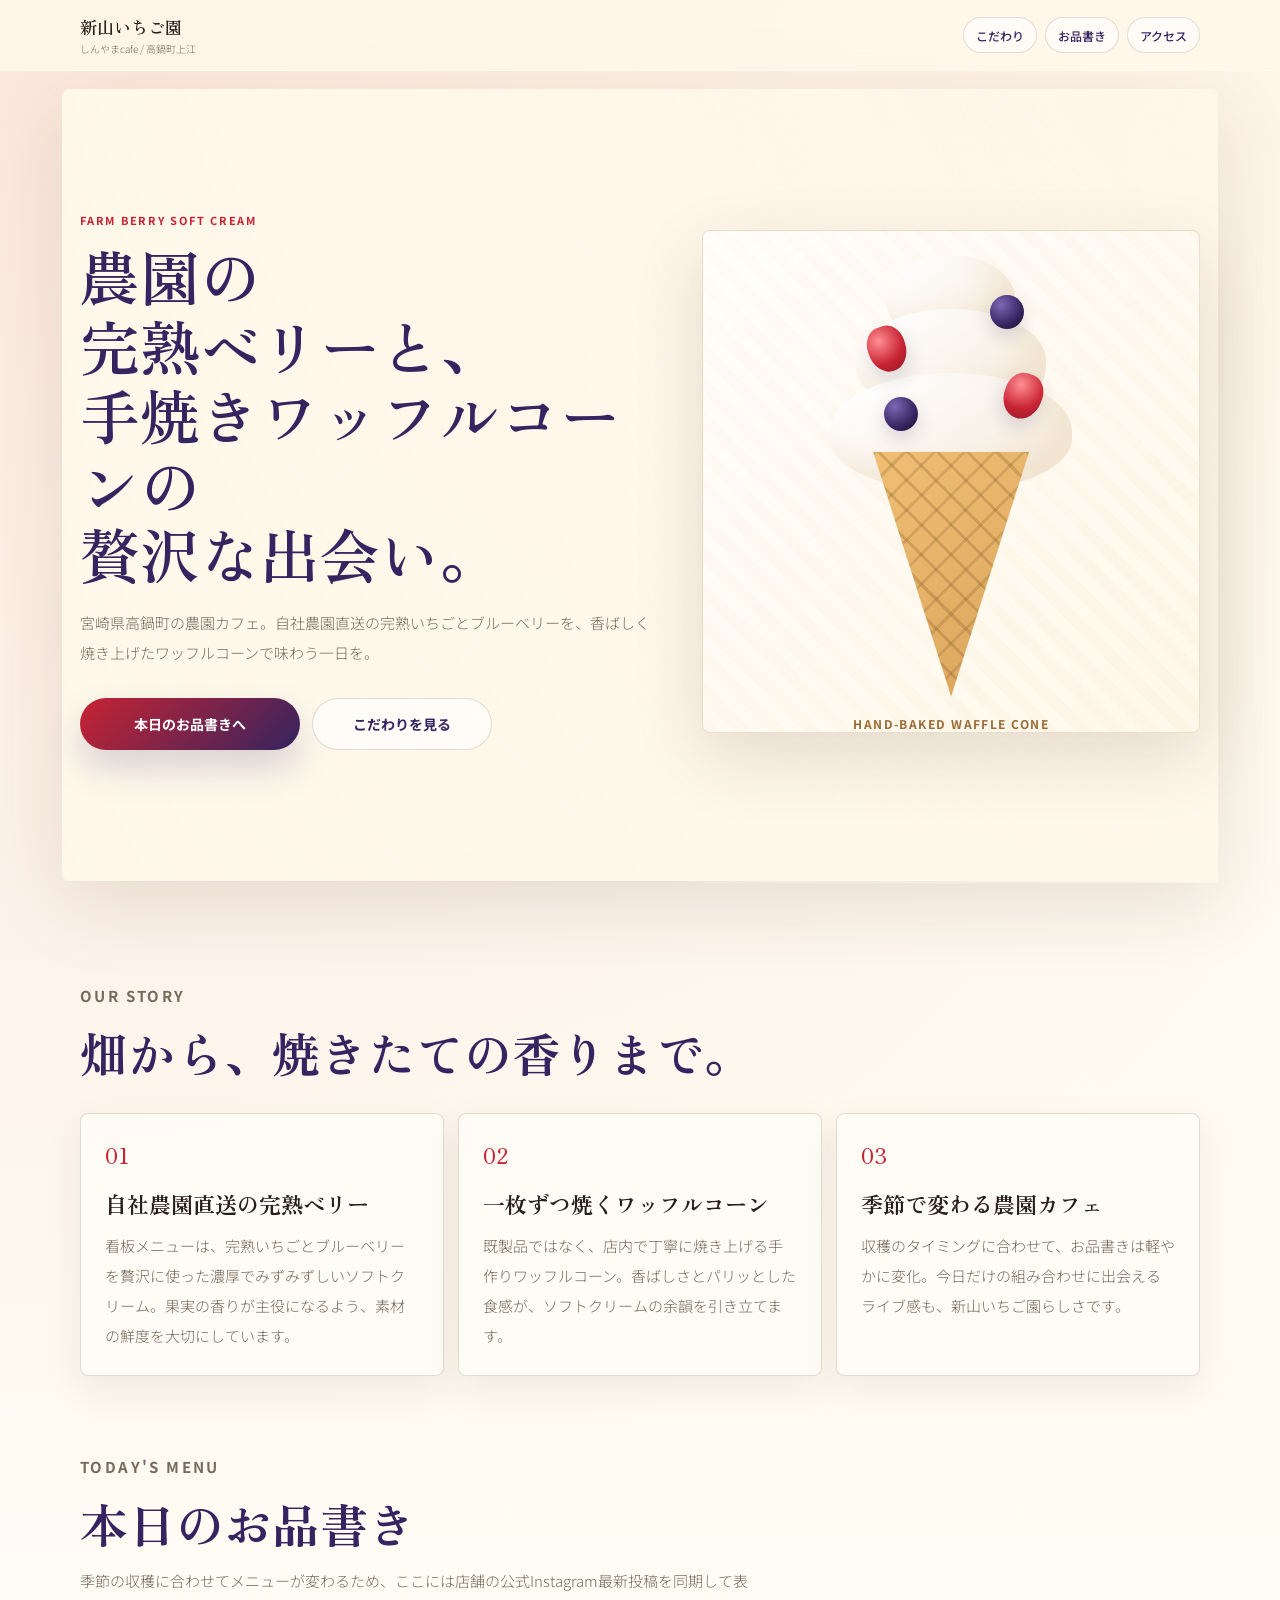
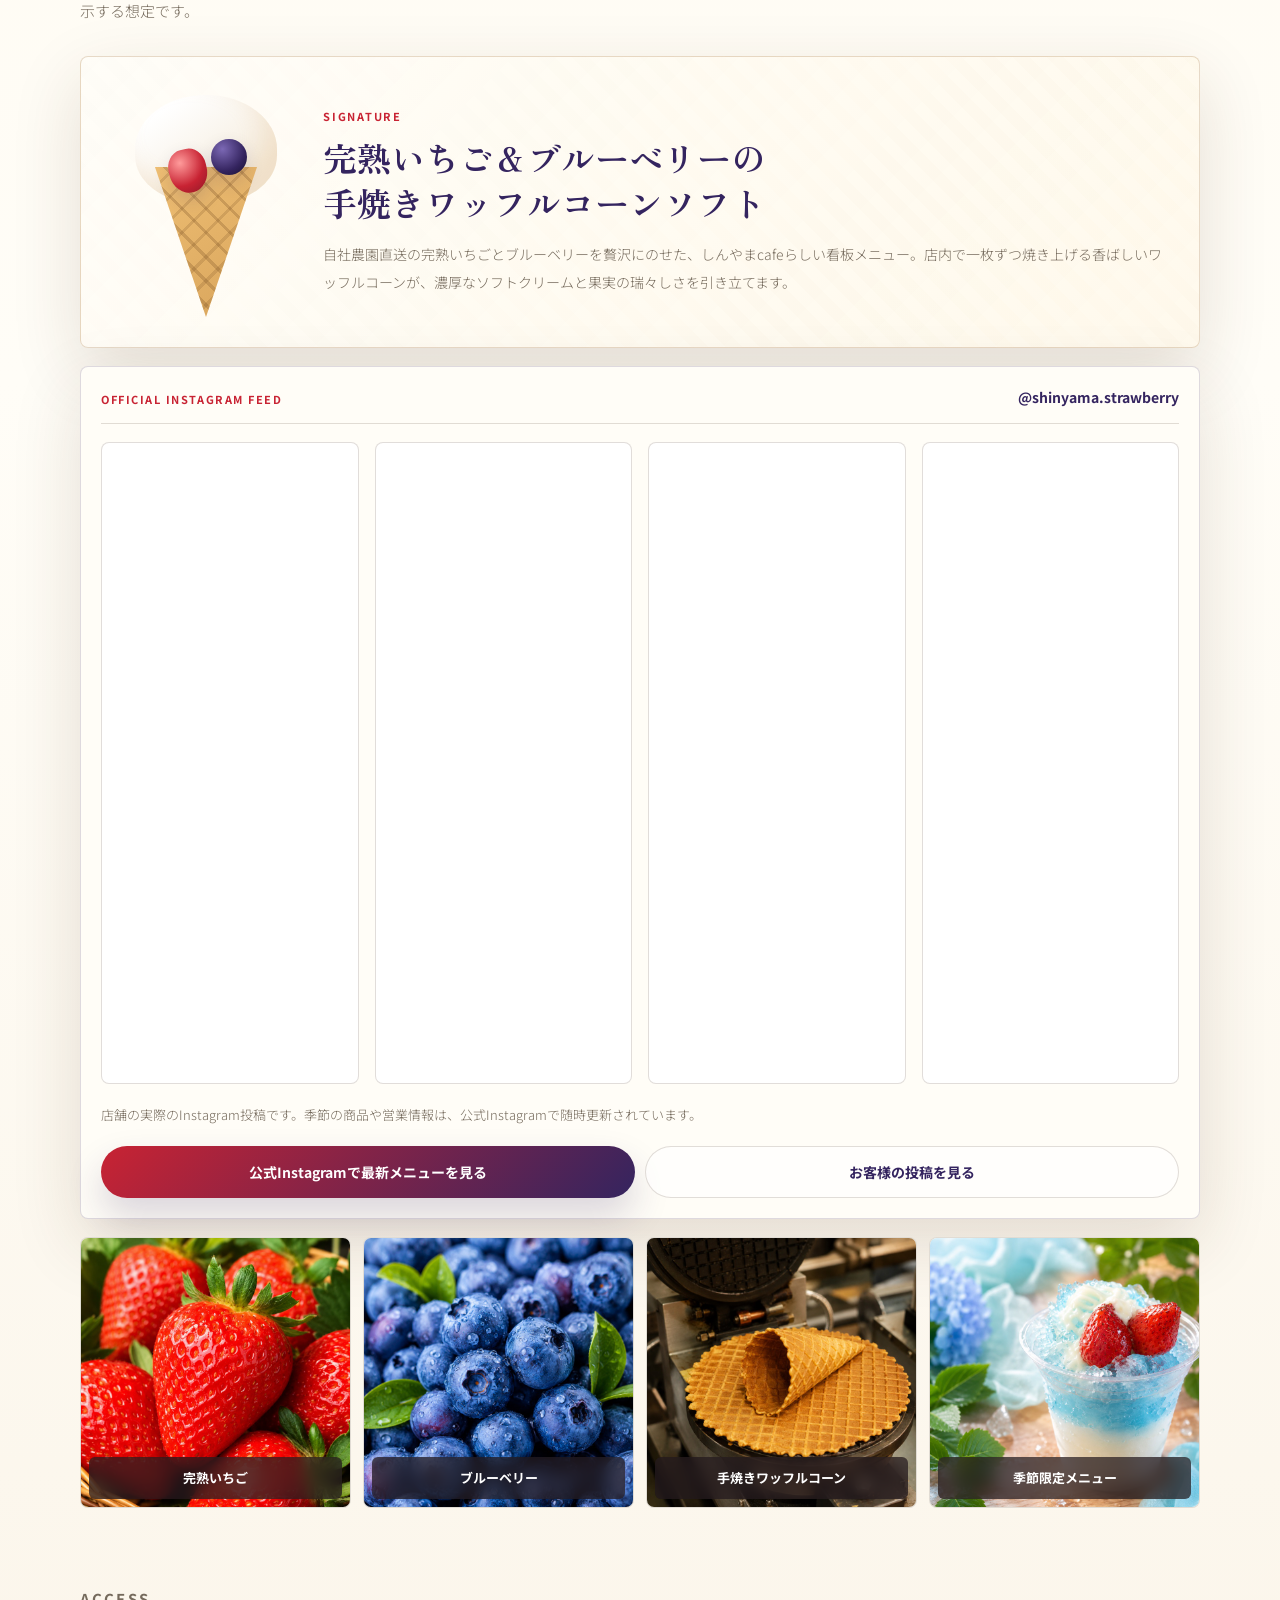
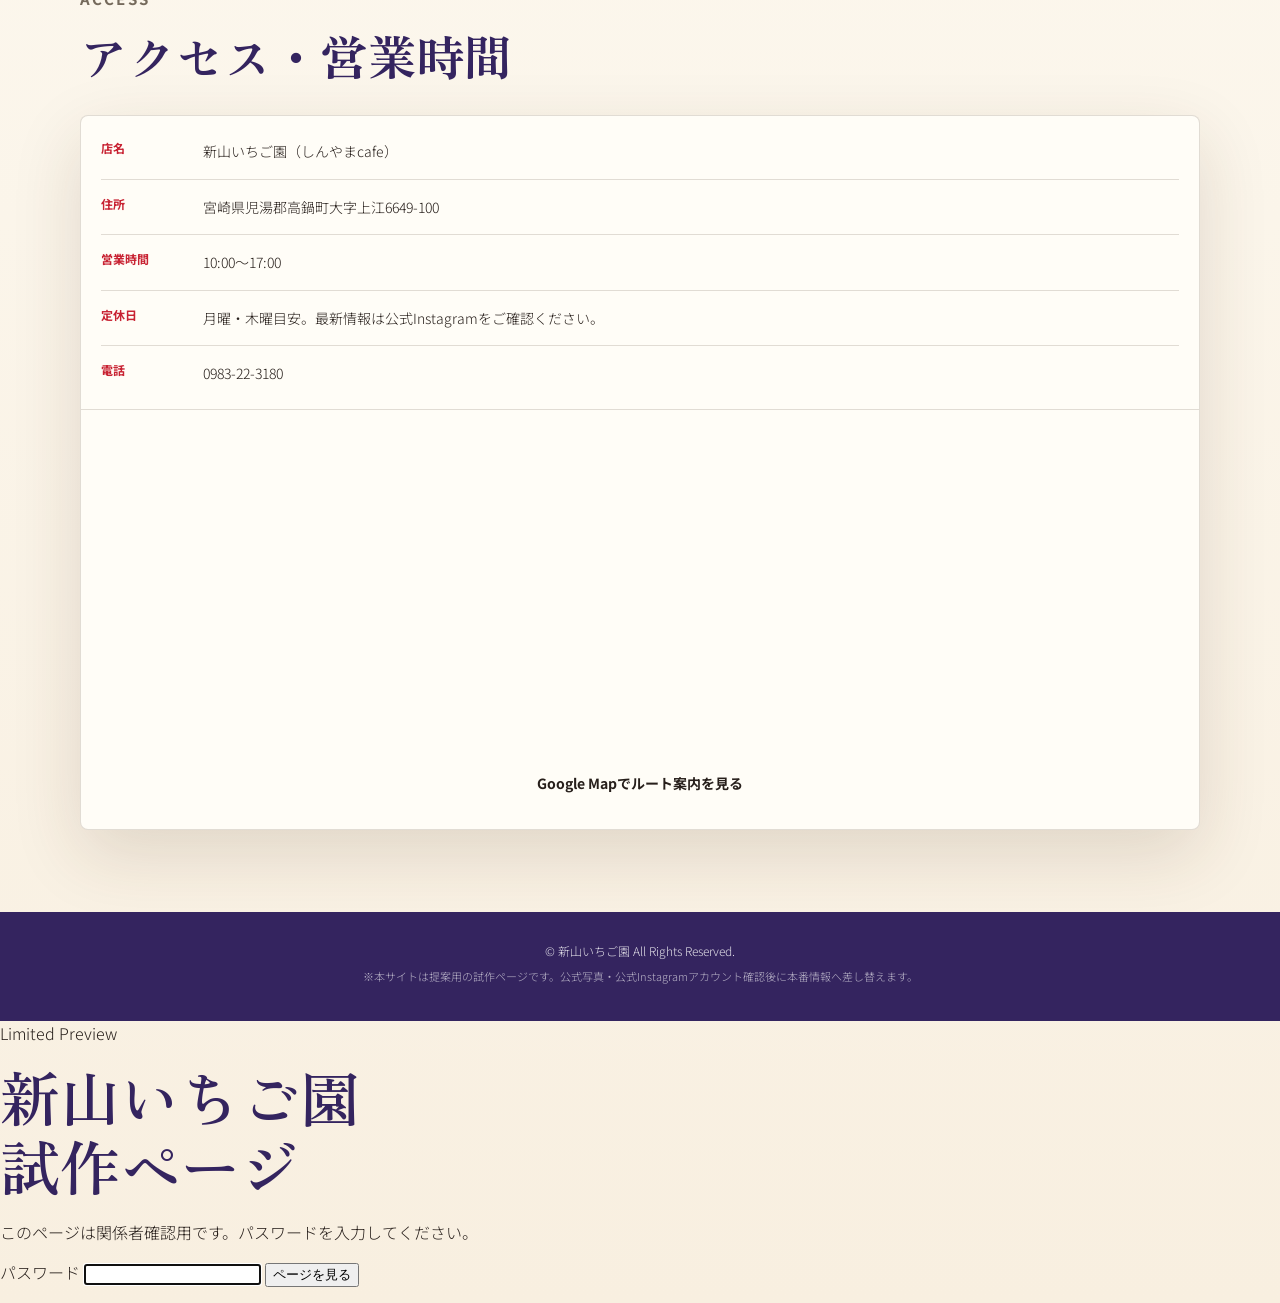
==== version2.html @ 4df069bc "Add menu feature image cards" ====
<!doctype html>
<html lang="ja" class="auth-pending">
  <head>
    <meta charset="UTF-8" />
    <meta name="viewport" content="width=device-width, initial-scale=1.0" />
    <meta
      name="description"
      content="宮崎県高鍋町の農園カフェ、新山いちご園（しんやまcafe）の提案用ランディングページ。完熟ベリー、手焼きワッフルコーン、季節で変わるお品書きを伝える構成案。"
    />
    <title>新山いちご園 | 農園ベリーと手焼きワッフルコーン</title>
    <link rel="preconnect" href="https://fonts.googleapis.com" />
    <link rel="preconnect" href="https://fonts.gstatic.com" crossorigin />
    <link
      href="https://fonts.googleapis.com/css2?family=Noto+Sans+JP:wght@300;400;500;700&family=Zen+Old+Mincho:wght@500;600&display=swap"
      rel="stylesheet"
    />
    <!-- Google tag (gtag.js) -->
    <script async src="https://www.googletagmanager.com/gtag/js?id=G-X60W0FZ02B"></script>
    <script>
      window.dataLayer = window.dataLayer || [];
      function gtag(){dataLayer.push(arguments);}
      gtag('js', new Date());

      gtag('config', 'G-X60W0FZ02B');
    </script>
    <link rel="stylesheet" href="./auth.css" />
    <script src="./auth.js" defer></script>
    <link rel="stylesheet" href="./version2.css" />
  </head>
  <body>
    <header class="site-header">
      <a class="logo" href="#top" aria-label="新山いちご園 トップへ">
        <span>新山いちご園</span>
        <small>しんやまcafe / 高鍋町上江</small>
      </a>
      <nav class="nav" aria-label="ページ内ナビゲーション">
        <a href="#story">こだわり</a>
        <a href="#menu">お品書き</a>
        <a href="#access">アクセス</a>
      </nav>
    </header>

    <main id="top">
      <section class="hero photo-hero">
        <div class="hero-text">
          <p class="eyebrow">Farm Berry Soft Cream</p>
          <h1>農園の<br />完熟ベリーと、<br />手焼きワッフルコーンの<br />贅沢な出会い。</h1>
          <p>
            宮崎県高鍋町の農園カフェ。自社農園直送の完熟いちごとブルーベリーを、香ばしく焼き上げたワッフルコーンで味わう一日を。
          </p>
          <div class="hero-actions">
            <a class="button primary" href="#menu">本日のお品書きへ</a>
            <a class="button ghost" href="#story">こだわりを見る</a>
          </div>
        </div>

        <div class="product-visual" aria-label="手焼きワッフルコーンとベリーのソフトクリームを表現した提案用ビジュアル">
          <div class="softcream">
            <span class="cream cream-1"></span>
            <span class="cream cream-2"></span>
            <span class="cream cream-3"></span>
            <span class="berry strawberry one"></span>
            <span class="berry strawberry two"></span>
            <span class="berry blueberry one"></span>
            <span class="berry blueberry two"></span>
          </div>
          <div class="cone"></div>
          <p>Hand-baked waffle cone</p>
        </div>
      </section>

      <section class="section story" id="story">
        <div class="section-title">
          <p class="eyebrow">Our Story</p>
          <h2>畑から、焼きたての香りまで。</h2>
        </div>
        <div class="story-grid">
          <article>
            <span>01</span>
            <h3>自社農園直送の完熟ベリー</h3>
            <p>
              看板メニューは、完熟いちごとブルーベリーを贅沢に使った濃厚でみずみずしいソフトクリーム。果実の香りが主役になるよう、素材の鮮度を大切にしています。
            </p>
          </article>
          <article>
            <span>02</span>
            <h3>一枚ずつ焼くワッフルコーン</h3>
            <p>
              既製品ではなく、店内で丁寧に焼き上げる手作りワッフルコーン。香ばしさとパリッとした食感が、ソフトクリームの余韻を引き立てます。
            </p>
          </article>
          <article>
            <span>03</span>
            <h3>季節で変わる農園カフェ</h3>
            <p>
              収穫のタイミングに合わせて、お品書きは軽やかに変化。今日だけの組み合わせに出会えるライブ感も、新山いちご園らしさです。
            </p>
          </article>
        </div>
      </section>

      <section class="section menu" id="menu">
        <div class="section-title">
          <p class="eyebrow">Today&apos;s Menu</p>
          <h2>本日のお品書き</h2>
          <p>
            季節の収穫に合わせてメニューが変わるため、ここには店舗の公式Instagram最新投稿を同期して表示する想定です。
          </p>
        </div>

        <article class="signature-menu">
          <div class="mini-cone" aria-hidden="true">
            <span class="mini-cream"></span>
            <span class="mini-berry red"></span>
            <span class="mini-berry purple"></span>
          </div>
          <div>
            <p class="eyebrow">Signature</p>
            <h3>完熟いちご＆ブルーベリーの<br />手焼きワッフルコーンソフト</h3>
            <p>
              自社農園直送の完熟いちごとブルーベリーを贅沢にのせた、しんやまcafeらしい看板メニュー。店内で一枚ずつ焼き上げる香ばしいワッフルコーンが、濃厚なソフトクリームと果実の瑞々しさを引き立てます。
            </p>
          </div>
        </article>

        <div class="instagram-embed">
          <div class="embed-head">
            <p>Official Instagram Feed</p>
            <strong>@shinyama.strawberry</strong>
          </div>
          <div class="embed-body">
            <div class="instagram-grid">
              <div class="instagram-post">
                <iframe
                  title="新山いちご園 Instagram投稿 1"
                  src="https://www.instagram.com/p/CxmROS6voGN/embed/captioned/"
                  loading="lazy"
                  allowtransparency="true"
                ></iframe>
              </div>
              <div class="instagram-post">
                <iframe
                  title="新山いちご園 Instagram投稿 2"
                  src="https://www.instagram.com/p/C9Uvk7JSR1B/embed/captioned/"
                  loading="lazy"
                  allowtransparency="true"
                ></iframe>
              </div>
              <div class="instagram-post">
                <iframe
                  title="新山いちご園 Instagram投稿 3"
                  src="https://www.instagram.com/p/CyFBrmRPx_S/embed/captioned/"
                  loading="lazy"
                  allowtransparency="true"
                ></iframe>
              </div>
              <div class="instagram-post">
                <iframe
                  title="新山いちご園 Instagram投稿 4"
                  src="https://www.instagram.com/p/Cxuao3ePWGf/embed/captioned/"
                  loading="lazy"
                  allowtransparency="true"
                ></iframe>
              </div>
            </div>
            <p>
              店舗の実際のInstagram投稿です。季節の商品や営業情報は、公式Instagramで随時更新されています。
            </p>
          </div>
          <div class="instagram-actions">
            <a class="button primary" href="https://www.instagram.com/shinyama.strawberry/" target="_blank" rel="noreferrer">
              公式Instagramで最新メニューを見る
            </a>
            <a class="button ghost" href="https://www.instagram.com/explore/locations/5732215/" target="_blank" rel="noreferrer">
              お客様の投稿を見る
            </a>
          </div>
        </div>

        <div class="menu-notes" aria-label="メニューの特徴">
          <figure>
            <img src="./assets/menu-strawberry.jpg" alt="みずみずしい完熟いちご" loading="lazy" />
            <figcaption>完熟いちご</figcaption>
          </figure>
          <figure>
            <img src="./assets/menu-blueberry.jpg" alt="摘みたてのブルーベリー" loading="lazy" />
            <figcaption>ブルーベリー</figcaption>
          </figure>
          <figure>
            <img src="./assets/menu-waffle-cone.jpg" alt="店内で焼き上げるワッフルコーン" loading="lazy" />
            <figcaption>手焼きワッフルコーン</figcaption>
          </figure>
          <figure>
            <img src="./assets/menu-seasonal.jpg" alt="いちごを添えた季節限定メニュー" loading="lazy" />
            <figcaption>季節限定メニュー</figcaption>
          </figure>
        </div>
      </section>

      <section class="section access" id="access">
        <div class="section-title">
          <p class="eyebrow">Access</p>
          <h2>アクセス・営業時間</h2>
        </div>
        <div class="access-card">
          <dl>
            <div>
              <dt>店名</dt>
              <dd>新山いちご園（しんやまcafe）</dd>
            </div>
            <div>
              <dt>住所</dt>
              <dd>宮崎県児湯郡高鍋町大字上江6649-100</dd>
            </div>
            <div>
              <dt>営業時間</dt>
              <dd>10:00〜17:00</dd>
            </div>
            <div>
              <dt>定休日</dt>
              <dd>月曜・木曜目安。最新情報は公式Instagramをご確認ください。</dd>
            </div>
            <div>
              <dt>電話</dt>
              <dd><a href="tel:0983223180">0983-22-3180</a></dd>
            </div>
          </dl>
          <iframe
            title="新山いちご園 Google Map"
            src="https://www.google.com/maps?q=%E6%96%B0%E5%B1%B1%E3%81%84%E3%81%A1%E3%81%94%E5%9C%92%20%E5%AE%AE%E5%B4%8E%E7%9C%8C%E5%85%90%E6%B9%AF%E9%83%A1%E9%AB%98%E9%8D%8B%E7%94%BA%E5%A4%A7%E5%AD%97%E4%B8%8A%E6%B1%9F6649-100&output=embed"
            loading="lazy"
            referrerpolicy="no-referrer-when-downgrade"
          ></iframe>
          <a
            class="button map"
            href="https://www.google.com/maps/search/?api=1&query=%E6%96%B0%E5%B1%B1%E3%81%84%E3%81%A1%E3%81%94%E5%9C%92%20%E5%AE%AE%E5%B4%8E%E7%9C%8C%E5%85%90%E6%B9%AF%E9%83%A1%E9%AB%98%E9%8D%8B%E7%94%BA%E5%A4%A7%E5%AD%97%E4%B8%8A%E6%B1%9F6649-100"
            target="_blank"
            rel="noreferrer"
          >
            Google Mapでルート案内を見る
          </a>
        </div>
      </section>
    </main>

    <footer>
      <p>© 新山いちご園 All Rights Reserved.</p>
      <small>※本サイトは提案用の試作ページです。公式写真・公式Instagramアカウント確認後に本番情報へ差し替えます。</small>
    </footer>
  </body>
</html>
---- version2.css ----
:root {
  color-scheme: light;
  --ivory: #fff8ea;
  --waffle: #d8a45b;
  --waffle-deep: #9c6a35;
  --strawberry: #c82333;
  --strawberry-deep: #8f1826;
  --blueberry: #34245f;
  --blueberry-soft: #ede7ff;
  --ink: #271f1b;
  --muted: #756a5c;
  --line: rgba(80, 54, 35, 0.17);
  --paper: #fffdf7;
  --shadow: 0 24px 70px rgba(70, 42, 22, 0.14);
}

* {
  box-sizing: border-box;
}

html {
  scroll-behavior: smooth;
}

body {
  margin: 0;
  min-width: 320px;
  background:
    radial-gradient(circle at top left, rgba(200, 35, 51, 0.08), transparent 34%),
    linear-gradient(180deg, var(--ivory), #fffdf7 44%, #f8efe0);
  color: var(--ink);
  font-family: "Noto Sans JP", system-ui, sans-serif;
  font-weight: 300;
  letter-spacing: 0;
}

a {
  color: inherit;
  text-decoration: none;
}

h1,
h2,
h3,
p,
dl {
  margin-top: 0;
}

.site-header {
  position: sticky;
  top: 0;
  z-index: 10;
  display: flex;
  align-items: center;
  justify-content: space-between;
  gap: 18px;
  padding: 14px 18px;
  border-bottom: 1px solid rgba(255, 255, 255, 0.54);
  background: rgba(255, 248, 234, 0.82);
  backdrop-filter: blur(16px);
}

.logo {
  display: grid;
  gap: 2px;
  min-width: 132px;
}

.logo span,
h1,
h2,
h3 {
  font-family: "Zen Old Mincho", serif;
}

.logo span {
  font-size: 17px;
  font-weight: 600;
}

.logo small {
  color: var(--muted);
  font-size: 10px;
  white-space: nowrap;
}

.nav {
  display: flex;
  gap: 8px;
  overflow-x: auto;
  scrollbar-width: none;
}

.nav::-webkit-scrollbar {
  display: none;
}

.nav a {
  min-height: 36px;
  display: inline-flex;
  align-items: center;
  flex: 0 0 auto;
  border: 1px solid var(--line);
  border-radius: 999px;
  padding: 0 12px;
  color: var(--blueberry);
  background: rgba(255, 255, 255, 0.62);
  font-size: 12px;
  font-weight: 500;
}

.hero {
  position: relative;
  width: min(1120px, calc(100% - 36px));
  min-height: calc(100svh - 66px);
  display: grid;
  align-items: center;
  gap: 38px;
  margin: 0 auto;
  padding: 58px 0 72px;
}

.photo-hero::before {
  content: "";
  position: absolute;
  inset: 18px -18px 24px;
  z-index: -2;
  border-radius: 8px;
  background:
    linear-gradient(90deg, rgba(255, 248, 234, 0.96) 0%, rgba(255, 248, 234, 0.84) 42%, rgba(255, 248, 234, 0.42) 100%),
    linear-gradient(180deg, rgba(255, 248, 234, 0.3), rgba(255, 248, 234, 0.78)),
    url("./assets/shinyama-storefront.jpg") center right / cover;
  box-shadow: 0 24px 80px rgba(70, 42, 22, 0.12);
}

.photo-hero::after {
  content: "";
  position: absolute;
  inset: auto -18px 22px 40%;
  z-index: -1;
  height: 44%;
  border-radius: 999px 0 8px 999px;
  background: linear-gradient(90deg, rgba(255, 248, 234, 0), rgba(255, 248, 234, 0.74));
}

.hero-text {
  max-width: 680px;
}

.eyebrow {
  margin-bottom: 12px;
  color: var(--strawberry);
  font-size: 11px;
  font-weight: 700;
  letter-spacing: 0.16em;
  text-transform: uppercase;
}

h1 {
  margin-bottom: 20px;
  color: var(--blueberry);
  font-size: clamp(38px, 7vw, 60px);
  font-weight: 600;
  line-height: 1.16;
}

.hero-text p:not(.eyebrow),
.section-title p,
.story-grid p,
.embed-body p {
  color: var(--muted);
  font-size: 15px;
  line-height: 2;
}

.hero-actions {
  display: grid;
  gap: 12px;
  margin-top: 30px;
}

.button {
  min-height: 52px;
  display: inline-flex;
  align-items: center;
  justify-content: center;
  border-radius: 999px;
  padding: 0 20px;
  font-size: 14px;
  font-weight: 700;
}

.primary {
  background: linear-gradient(135deg, var(--strawberry), var(--blueberry));
  color: #fff;
  box-shadow: 0 18px 36px rgba(52, 36, 95, 0.18);
}

.ghost {
  border: 1px solid var(--line);
  color: var(--blueberry);
  background: rgba(255, 255, 255, 0.62);
}

.product-visual {
  position: relative;
  display: grid;
  justify-items: center;
  align-content: center;
  min-height: 430px;
  border: 1px solid rgba(156, 106, 53, 0.2);
  border-radius: 8px;
  background:
    linear-gradient(135deg, rgba(255, 255, 255, 0.78), rgba(255, 248, 234, 0.56)),
    repeating-linear-gradient(45deg, rgba(216, 164, 91, 0.1) 0 12px, transparent 12px 24px);
  box-shadow: var(--shadow);
  overflow: hidden;
}

.softcream {
  position: relative;
  width: 250px;
  height: 245px;
}

.cream {
  position: absolute;
  left: 50%;
  display: block;
  border-radius: 50% 50% 44% 44%;
  background: linear-gradient(145deg, #fff 10%, #f7efe3 70%);
  box-shadow: inset -18px -18px 30px rgba(216, 164, 91, 0.14);
  transform: translateX(-50%);
}

.cream-1 {
  top: 24px;
  width: 128px;
  height: 88px;
}

.cream-2 {
  top: 78px;
  width: 190px;
  height: 104px;
}

.cream-3 {
  top: 142px;
  width: 242px;
  height: 116px;
}

.berry {
  position: absolute;
  display: block;
  box-shadow: 0 8px 18px rgba(52, 36, 95, 0.16);
}

.strawberry {
  width: 38px;
  height: 46px;
  border-radius: 60% 60% 70% 70%;
  background: radial-gradient(circle at 35% 28%, #ff8f91, var(--strawberry) 58%, var(--strawberry-deep));
}

.strawberry.one {
  top: 95px;
  left: 42px;
  rotate: -18deg;
}

.strawberry.two {
  top: 142px;
  right: 34px;
  rotate: 20deg;
}

.blueberry {
  width: 34px;
  height: 34px;
  border-radius: 50%;
  background: radial-gradient(circle at 32% 28%, #7b68b4, var(--blueberry) 62%, #160f2e);
}

.blueberry.one {
  top: 64px;
  right: 52px;
}

.blueberry.two {
  top: 166px;
  left: 58px;
}

.cone {
  width: 186px;
  height: 245px;
  clip-path: polygon(8% 0, 92% 0, 50% 100%);
  background:
    repeating-linear-gradient(45deg, transparent 0 18px, rgba(111, 70, 28, 0.22) 18px 21px),
    repeating-linear-gradient(-45deg, transparent 0 18px, rgba(111, 70, 28, 0.18) 18px 21px),
    linear-gradient(145deg, #f0bf74, var(--waffle));
  filter: drop-shadow(0 22px 28px rgba(90, 56, 25, 0.18));
  margin-top: -24px;
}

.product-visual > p {
  margin: 18px 0 0;
  color: var(--waffle-deep);
  font-size: 12px;
  font-weight: 700;
  letter-spacing: 0.12em;
  text-transform: uppercase;
}

.section {
  width: min(1120px, calc(100% - 36px));
  margin: 0 auto;
  padding: 76px 0 0;
}

.section-title {
  max-width: 680px;
  margin-bottom: 30px;
}

.section-title h2 {
  margin-bottom: 12px;
  color: var(--blueberry);
  font-size: clamp(30px, 8vw, 48px);
  line-height: 1.24;
}

.story-grid {
  display: grid;
  gap: 14px;
}

.story-grid article {
  border: 1px solid var(--line);
  border-radius: 8px;
  padding: 24px;
  background: rgba(255, 253, 247, 0.74);
  box-shadow: 0 14px 38px rgba(70, 42, 22, 0.08);
}

.story-grid span {
  display: inline-block;
  margin-bottom: 18px;
  color: var(--strawberry);
  font-family: "Zen Old Mincho", serif;
  font-size: 22px;
}

.story-grid h3 {
  margin-bottom: 12px;
  font-size: 22px;
  line-height: 1.45;
}

.story-grid p {
  margin-bottom: 0;
}

.instagram-embed {
  display: grid;
  gap: 18px;
  border: 1px solid rgba(52, 36, 95, 0.16);
  border-radius: 8px;
  padding: 20px;
  background: var(--paper);
  box-shadow: var(--shadow);
}

.signature-menu {
  display: grid;
  gap: 22px;
  align-items: center;
  margin-bottom: 18px;
  border: 1px solid rgba(156, 106, 53, 0.24);
  border-radius: 8px;
  padding: 24px;
  background:
    linear-gradient(135deg, rgba(255, 253, 247, 0.94), rgba(255, 248, 234, 0.82)),
    repeating-linear-gradient(45deg, rgba(216, 164, 91, 0.1) 0 12px, transparent 12px 24px);
  box-shadow: var(--shadow);
}

.signature-menu h3 {
  margin-bottom: 14px;
  color: var(--blueberry);
  font-size: clamp(24px, 6vw, 34px);
  line-height: 1.32;
}

.signature-menu p:last-child {
  margin-bottom: 0;
  color: var(--muted);
  font-size: 14px;
  line-height: 2;
}

.mini-cone {
  position: relative;
  width: 150px;
  height: 230px;
  justify-self: center;
}

.mini-cream {
  position: absolute;
  top: 8px;
  left: 50%;
  width: 142px;
  height: 108px;
  border-radius: 50% 50% 44% 44%;
  background: linear-gradient(145deg, #fff 16%, #f5ecdd 76%);
  box-shadow: inset -14px -16px 24px rgba(216, 164, 91, 0.16);
  transform: translateX(-50%);
}

.mini-cone::after {
  content: "";
  position: absolute;
  left: 50%;
  bottom: 0;
  width: 116px;
  height: 150px;
  clip-path: polygon(6% 0, 94% 0, 50% 100%);
  background:
    repeating-linear-gradient(45deg, transparent 0 14px, rgba(111, 70, 28, 0.24) 14px 17px),
    repeating-linear-gradient(-45deg, transparent 0 14px, rgba(111, 70, 28, 0.18) 14px 17px),
    linear-gradient(145deg, #efbf74, var(--waffle));
  transform: translateX(-50%);
}

.mini-berry {
  position: absolute;
  z-index: 2;
  display: block;
  border-radius: 50%;
  box-shadow: 0 8px 18px rgba(52, 36, 95, 0.16);
}

.mini-berry.red {
  top: 62px;
  left: 38px;
  width: 38px;
  height: 44px;
  border-radius: 58% 58% 68% 68%;
  background: radial-gradient(circle at 34% 28%, #ff9b9b, var(--strawberry) 58%, var(--strawberry-deep));
  rotate: -14deg;
}

.mini-berry.purple {
  top: 52px;
  right: 34px;
  width: 36px;
  height: 36px;
  background: radial-gradient(circle at 32% 28%, #7b68b4, var(--blueberry) 62%, #160f2e);
}

.instagram-actions {
  display: grid;
  gap: 10px;
}

.embed-head {
  display: flex;
  align-items: end;
  justify-content: space-between;
  gap: 14px;
  border-bottom: 1px solid var(--line);
  padding-bottom: 16px;
}

.embed-head p {
  margin-bottom: 0;
  color: var(--strawberry);
  font-size: 11px;
  font-weight: 700;
  letter-spacing: 0.14em;
  text-transform: uppercase;
}

.embed-head strong {
  color: var(--blueberry);
  font-size: 14px;
}

.embed-body {
  display: grid;
  gap: 18px;
}

.instagram-grid {
  display: grid;
  gap: 16px;
}

.instagram-post {
  width: 100%;
  min-height: 640px;
  overflow: hidden;
  border: 1px solid var(--line);
  border-radius: 8px;
  background: #fff;
}

.instagram-post iframe {
  display: block;
  width: 100%;
  height: 640px;
  border: 0;
}

.embed-body p {
  margin-bottom: 0;
  font-size: 13px;
}

.menu-notes {
  display: grid;
  grid-template-columns: repeat(2, minmax(0, 1fr));
  gap: 12px;
  margin-top: 18px;
}

.menu-notes figure {
  position: relative;
  aspect-ratio: 1;
  overflow: hidden;
  border: 1px solid var(--line);
  border-radius: 8px;
  margin: 0;
  background: var(--paper);
}

.menu-notes img {
  width: 100%;
  height: 100%;
  object-fit: cover;
  transition: transform 0.35s ease;
}

.menu-notes figure:hover img {
  transform: scale(1.03);
}

.menu-notes figcaption {
  position: absolute;
  right: 8px;
  bottom: 8px;
  left: 8px;
  display: grid;
  min-height: 42px;
  place-items: center;
  border-radius: 6px;
  padding: 8px;
  color: #fff;
  background: rgba(37, 27, 31, 0.72);
  font-size: 13px;
  font-weight: 700;
  text-align: center;
  backdrop-filter: blur(8px);
}

.access {
  padding-bottom: 82px;
}

.access-card {
  overflow: hidden;
  border: 1px solid var(--line);
  border-radius: 8px;
  background: var(--paper);
  box-shadow: var(--shadow);
}

.access-card dl {
  display: grid;
  gap: 0;
  margin: 0;
  padding: 8px 20px;
}

.access-card dl div {
  display: grid;
  grid-template-columns: 88px minmax(0, 1fr);
  gap: 14px;
  border-bottom: 1px solid var(--line);
  padding: 15px 0;
}

.access-card dl div:last-child {
  border-bottom: 0;
}

.access-card dt {
  color: var(--strawberry);
  font-size: 12px;
  font-weight: 700;
}

.access-card dd {
  margin: 0;
  color: var(--ink);
  font-size: 14px;
  line-height: 1.75;
}

.access-card iframe {
  display: block;
  width: 100%;
  height: 330px;
  border: 0;
  border-top: 1px solid var(--line);
}

.map {
  margin: 18px 20px 20px;
  width: calc(100% - 40px);
}

footer {
  padding: 30px 20px 34px;
  background: var(--blueberry);
  color: rgba(255, 255, 255, 0.86);
  text-align: center;
}

footer p {
  margin-bottom: 8px;
  font-size: 12px;
}

footer small {
  display: block;
  max-width: 680px;
  margin: 0 auto;
  color: rgba(255, 255, 255, 0.66);
  font-size: 11px;
  line-height: 1.8;
}

@media (min-width: 780px) {
  .site-header {
    padding-inline: max(28px, calc((100vw - 1120px) / 2));
  }

  .hero {
    grid-template-columns: minmax(0, 1.08fr) minmax(360px, 0.92fr);
  }

  .hero-actions {
    grid-template-columns: 220px 180px;
  }

  .story-grid {
    grid-template-columns: repeat(3, minmax(0, 1fr));
  }

  .instagram-grid {
    grid-template-columns: repeat(4, minmax(0, 1fr));
  }

  .signature-menu {
    grid-template-columns: 190px minmax(0, 1fr);
    padding: 30px;
  }

  .menu-notes {
    grid-template-columns: repeat(4, minmax(0, 1fr));
  }

  .instagram-actions {
    grid-template-columns: 1fr 1fr;
  }
}

@media (max-width: 420px) {
  .site-header {
    align-items: start;
  }

  .nav {
    max-width: 176px;
    flex-wrap: wrap;
    justify-content: end;
    overflow: visible;
  }

  .nav a {
    min-height: 34px;
    padding-inline: 10px;
    font-size: 11px;
  }

  .hero {
    width: min(100% - 28px, 1120px);
  }

  .photo-hero::before {
    inset: 8px -14px 30px;
    background:
      linear-gradient(180deg, rgba(255, 248, 234, 0.82) 0%, rgba(255, 248, 234, 0.96) 45%, rgba(255, 248, 234, 0.76) 100%),
      url("./assets/shinyama-storefront.jpg") center top / cover;
  }

  .photo-hero::after {
    display: none;
  }

  h1 {
    font-size: clamp(36px, 11vw, 48px);
  }

  .product-visual {
    min-height: 380px;
  }

  .softcream {
    scale: 0.88;
  }

  .cone {
    scale: 0.9;
  }
}
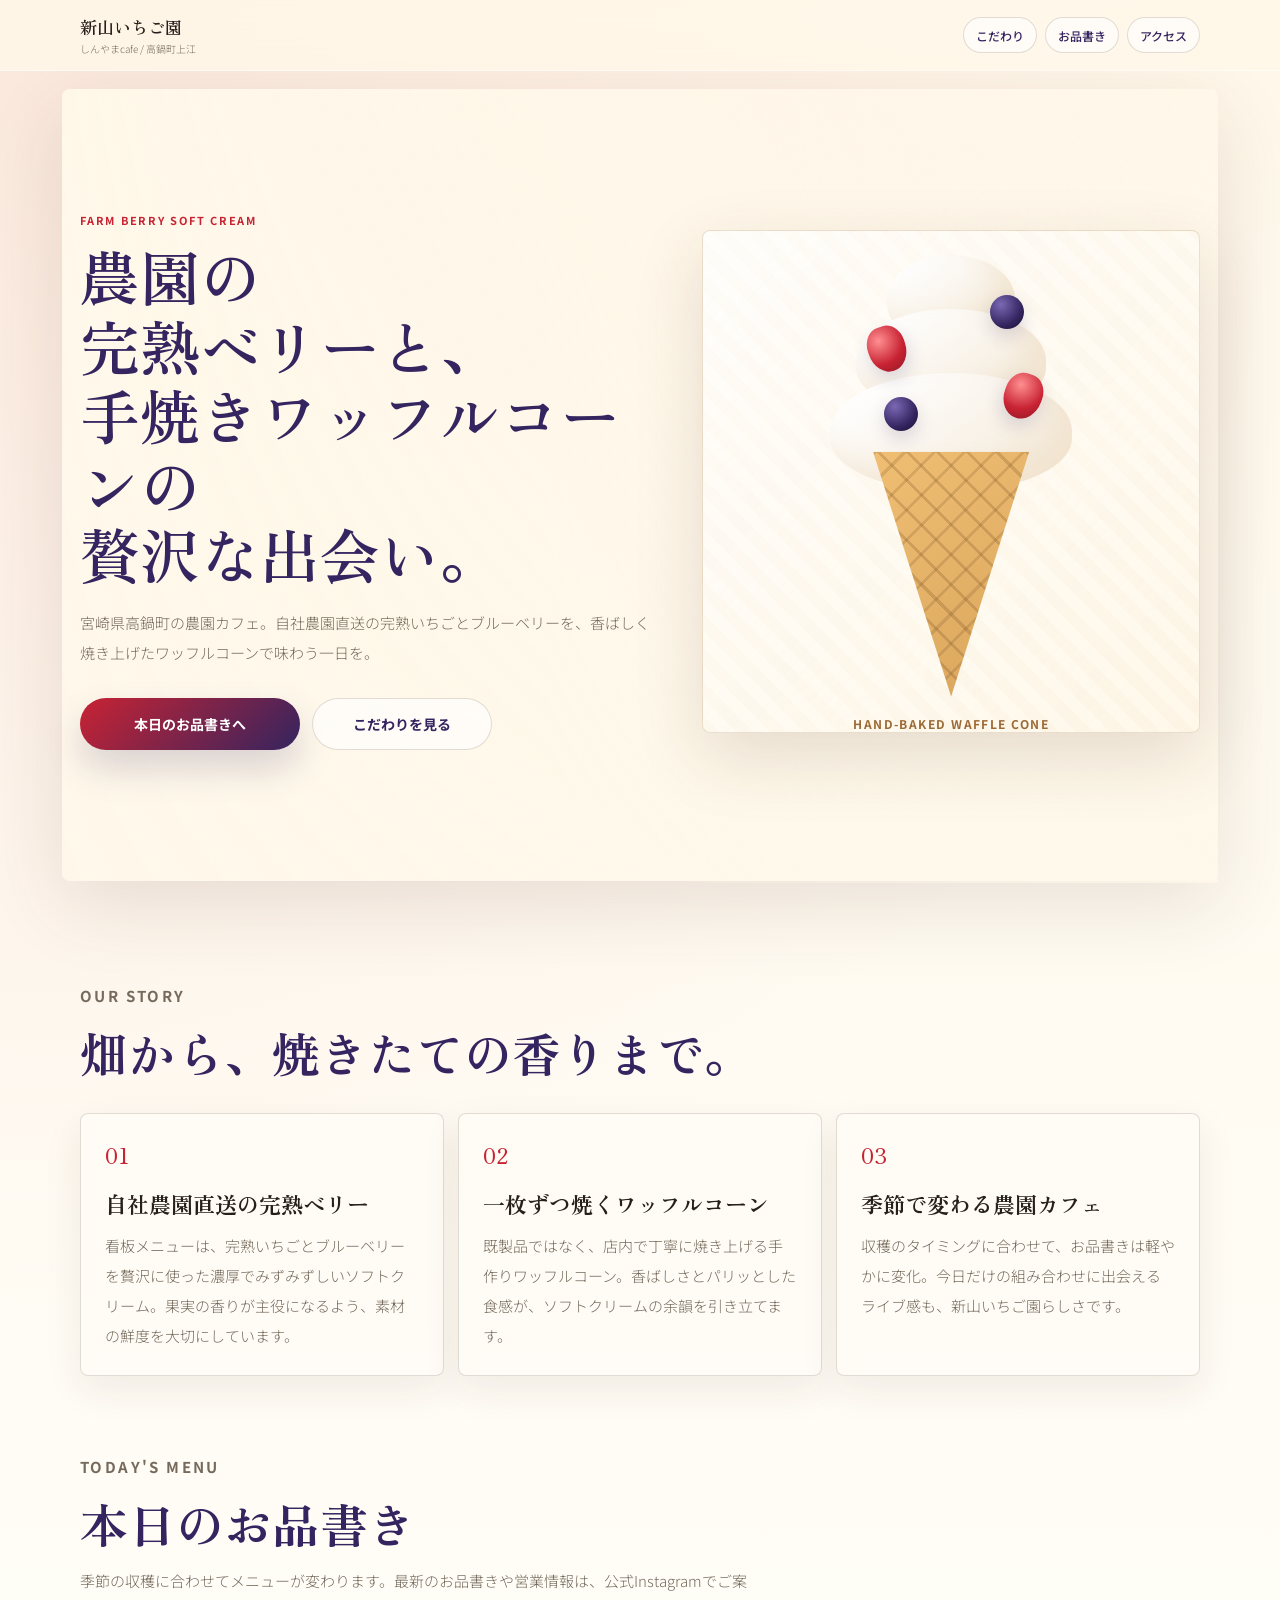
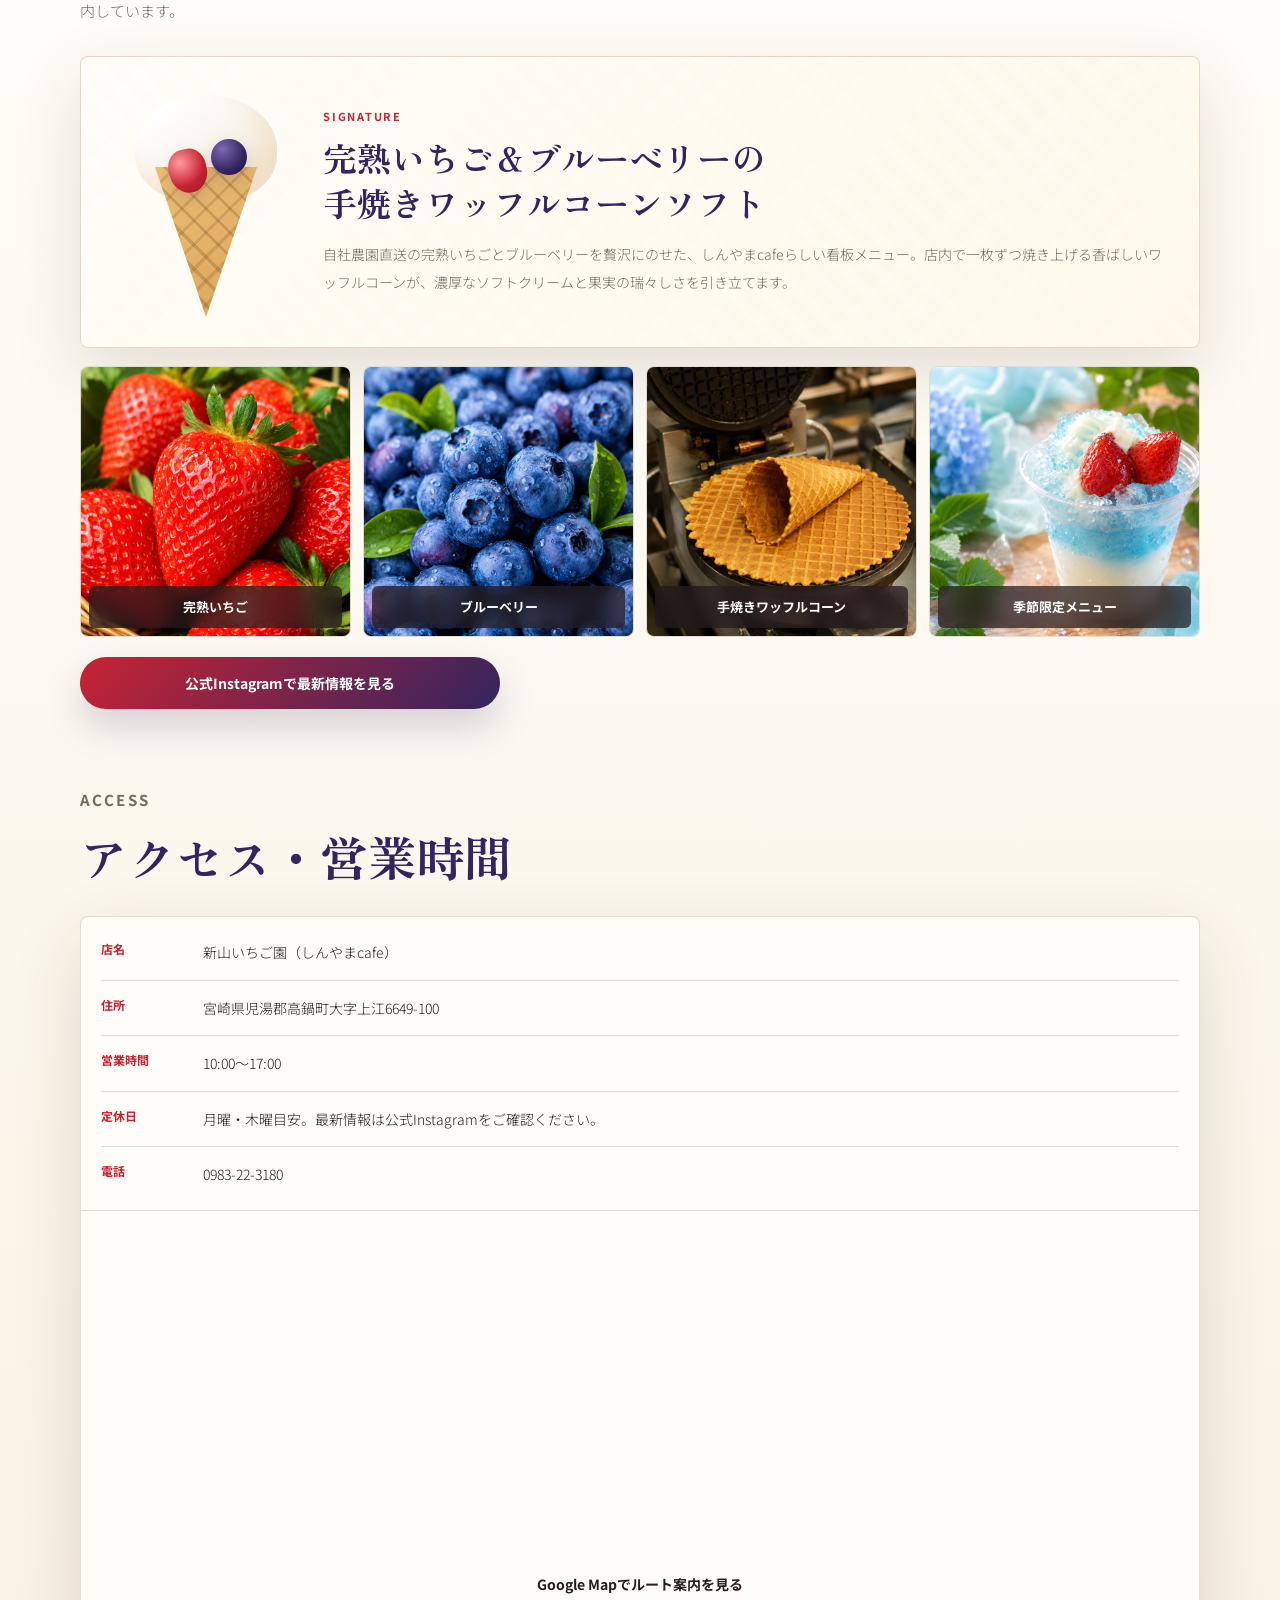
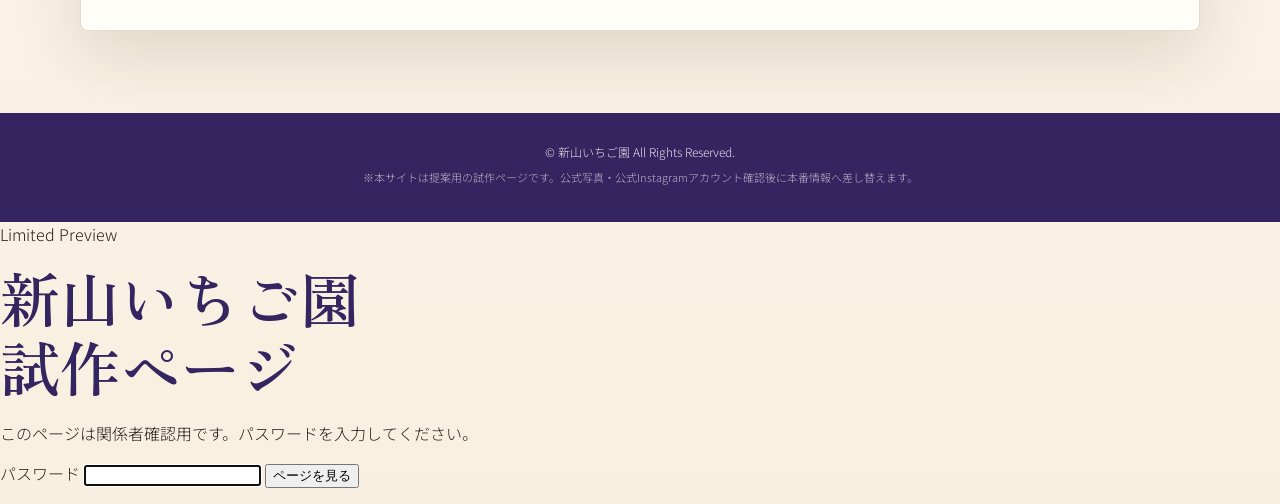
==== commit 0c5cec10: "Remove Instagram post embeds" ====
--- a/version2.html
+++ b/version2.html
@@ -104,7 +104,7 @@
           <p class="eyebrow">Today&apos;s Menu</p>
           <h2>本日のお品書き</h2>
           <p>
-            季節の収穫に合わせてメニューが変わるため、ここには店舗の公式Instagram最新投稿を同期して表示する想定です。
+            季節の収穫に合わせてメニューが変わります。最新のお品書きや営業情報は、公式Instagramでご案内しています。
           </p>
         </div>
 
@@ -123,60 +123,6 @@
           </div>
         </article>
 
-        <div class="instagram-embed">
-          <div class="embed-head">
-            <p>Official Instagram Feed</p>
-            <strong>@shinyama.strawberry</strong>
-          </div>
-          <div class="embed-body">
-            <div class="instagram-grid">
-              <div class="instagram-post">
-                <iframe
-                  title="新山いちご園 Instagram投稿 1"
-                  src="https://www.instagram.com/p/CxmROS6voGN/embed/captioned/"
-                  loading="lazy"
-                  allowtransparency="true"
-                ></iframe>
-              </div>
-              <div class="instagram-post">
-                <iframe
-                  title="新山いちご園 Instagram投稿 2"
-                  src="https://www.instagram.com/p/C9Uvk7JSR1B/embed/captioned/"
-                  loading="lazy"
-                  allowtransparency="true"
-                ></iframe>
-              </div>
-              <div class="instagram-post">
-                <iframe
-                  title="新山いちご園 Instagram投稿 3"
-                  src="https://www.instagram.com/p/CyFBrmRPx_S/embed/captioned/"
-                  loading="lazy"
-                  allowtransparency="true"
-                ></iframe>
-              </div>
-              <div class="instagram-post">
-                <iframe
-                  title="新山いちご園 Instagram投稿 4"
-                  src="https://www.instagram.com/p/Cxuao3ePWGf/embed/captioned/"
-                  loading="lazy"
-                  allowtransparency="true"
-                ></iframe>
-              </div>
-            </div>
-            <p>
-              店舗の実際のInstagram投稿です。季節の商品や営業情報は、公式Instagramで随時更新されています。
-            </p>
-          </div>
-          <div class="instagram-actions">
-            <a class="button primary" href="https://www.instagram.com/shinyama.strawberry/" target="_blank" rel="noreferrer">
-              公式Instagramで最新メニューを見る
-            </a>
-            <a class="button ghost" href="https://www.instagram.com/explore/locations/5732215/" target="_blank" rel="noreferrer">
-              お客様の投稿を見る
-            </a>
-          </div>
-        </div>
-
         <div class="menu-notes" aria-label="メニューの特徴">
           <figure>
             <img src="./assets/menu-strawberry.jpg" alt="みずみずしい完熟いちご" loading="lazy" />
@@ -195,6 +141,10 @@
             <figcaption>季節限定メニュー</figcaption>
           </figure>
         </div>
+
+        <a class="button primary instagram-link" href="https://www.instagram.com/shinyama.strawberry/" target="_blank" rel="noreferrer">
+          公式Instagramで最新情報を見る
+        </a>
       </section>
 
       <section class="section access" id="access">
--- a/version2.css
+++ b/version2.css
@@ -167,8 +167,7 @@
 
 .hero-text p:not(.eyebrow),
 .section-title p,
-.story-grid p,
-.embed-body p {
+.story-grid p {
   color: var(--muted);
   font-size: 15px;
   line-height: 2;
@@ -364,16 +363,6 @@
   margin-bottom: 0;
 }
 
-.instagram-embed {
-  display: grid;
-  gap: 18px;
-  border: 1px solid rgba(52, 36, 95, 0.16);
-  border-radius: 8px;
-  padding: 20px;
-  background: var(--paper);
-  box-shadow: var(--shadow);
-}
-
 .signature-menu {
   display: grid;
   gap: 22px;
@@ -462,65 +451,6 @@
   background: radial-gradient(circle at 32% 28%, #7b68b4, var(--blueberry) 62%, #160f2e);
 }
 
-.instagram-actions {
-  display: grid;
-  gap: 10px;
-}
-
-.embed-head {
-  display: flex;
-  align-items: end;
-  justify-content: space-between;
-  gap: 14px;
-  border-bottom: 1px solid var(--line);
-  padding-bottom: 16px;
-}
-
-.embed-head p {
-  margin-bottom: 0;
-  color: var(--strawberry);
-  font-size: 11px;
-  font-weight: 700;
-  letter-spacing: 0.14em;
-  text-transform: uppercase;
-}
-
-.embed-head strong {
-  color: var(--blueberry);
-  font-size: 14px;
-}
-
-.embed-body {
-  display: grid;
-  gap: 18px;
-}
-
-.instagram-grid {
-  display: grid;
-  gap: 16px;
-}
-
-.instagram-post {
-  width: 100%;
-  min-height: 640px;
-  overflow: hidden;
-  border: 1px solid var(--line);
-  border-radius: 8px;
-  background: #fff;
-}
-
-.instagram-post iframe {
-  display: block;
-  width: 100%;
-  height: 640px;
-  border: 0;
-}
-
-.embed-body p {
-  margin-bottom: 0;
-  font-size: 13px;
-}
-
 .menu-notes {
   display: grid;
   grid-template-columns: repeat(2, minmax(0, 1fr));
@@ -567,6 +497,11 @@
   backdrop-filter: blur(8px);
 }
 
+.instagram-link {
+  width: min(100%, 420px);
+  margin: 20px auto 0;
+}
+
 .access {
   padding-bottom: 82px;
 }
@@ -662,10 +597,6 @@
     grid-template-columns: repeat(3, minmax(0, 1fr));
   }
 
-  .instagram-grid {
-    grid-template-columns: repeat(4, minmax(0, 1fr));
-  }
-
   .signature-menu {
     grid-template-columns: 190px minmax(0, 1fr);
     padding: 30px;
@@ -675,9 +606,6 @@
     grid-template-columns: repeat(4, minmax(0, 1fr));
   }
 
-  .instagram-actions {
-    grid-template-columns: 1fr 1fr;
-  }
 }
 
 @media (max-width: 420px) {
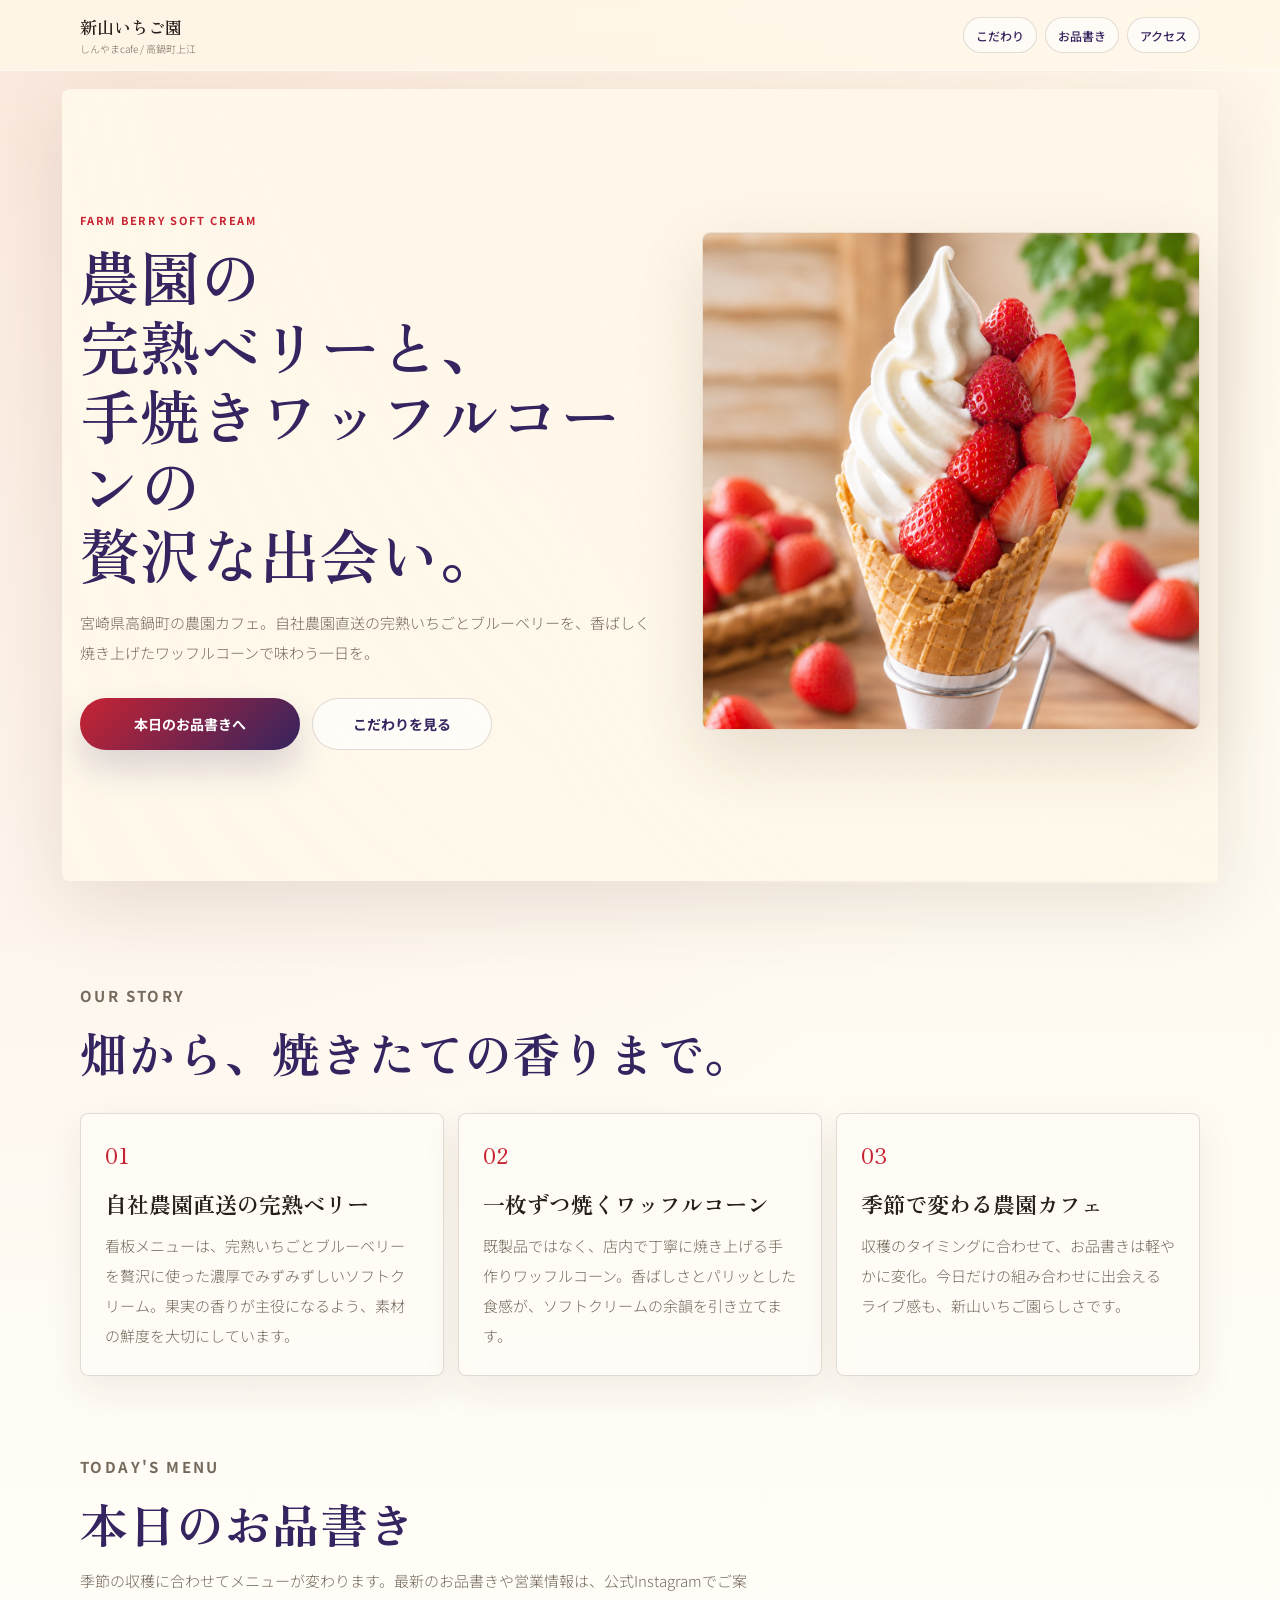
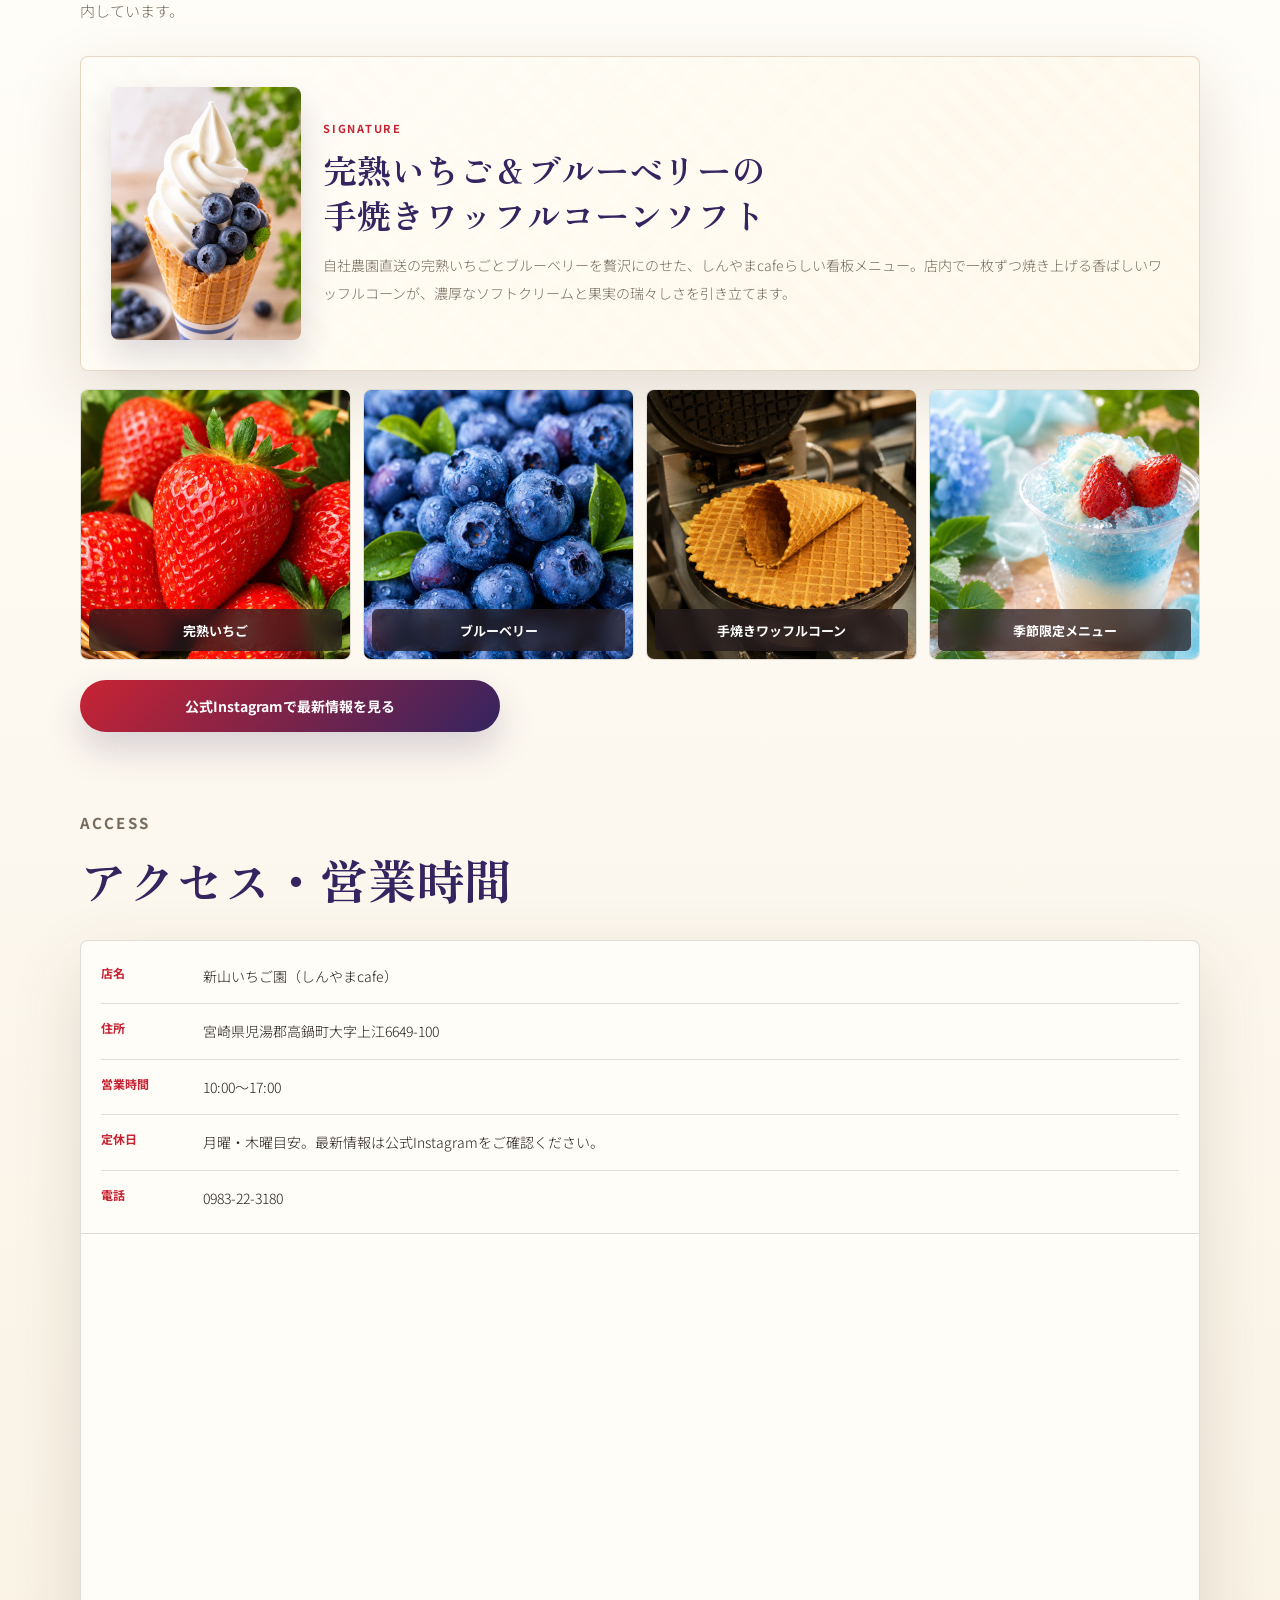
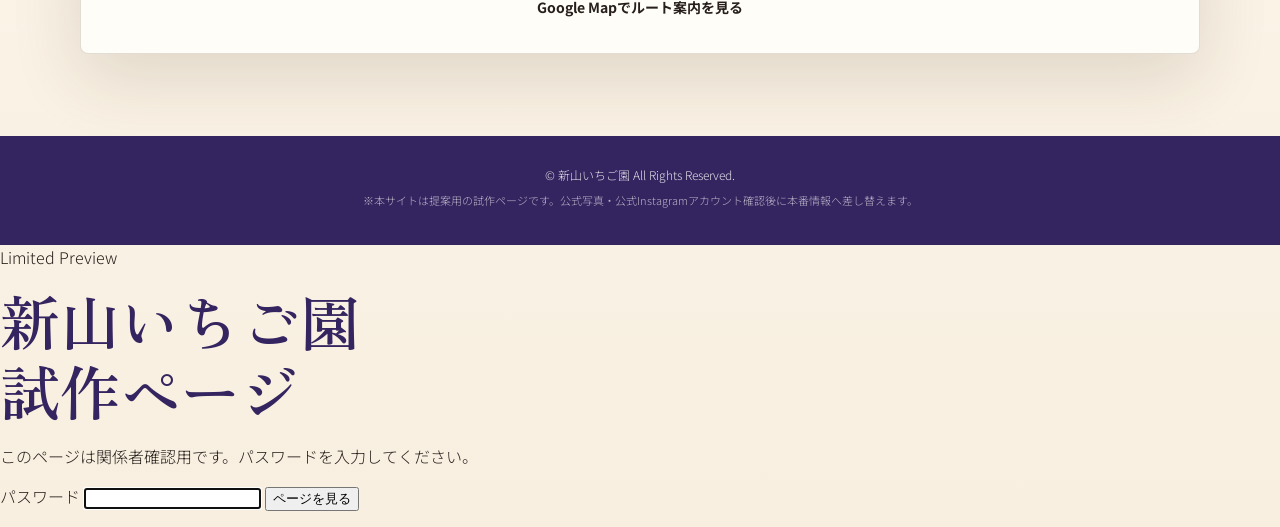
==== commit f7a4d45d: "Replace soft cream illustrations with photos" ====
--- a/version2.html
+++ b/version2.html
@@ -54,18 +54,11 @@
           </div>
         </div>
 
-        <div class="product-visual" aria-label="手焼きワッフルコーンとベリーのソフトクリームを表現した提案用ビジュアル">
-          <div class="softcream">
-            <span class="cream cream-1"></span>
-            <span class="cream cream-2"></span>
-            <span class="cream cream-3"></span>
-            <span class="berry strawberry one"></span>
-            <span class="berry strawberry two"></span>
-            <span class="berry blueberry one"></span>
-            <span class="berry blueberry two"></span>
-          </div>
-          <div class="cone"></div>
-          <p>Hand-baked waffle cone</p>
+        <div class="product-visual">
+          <img
+            src="./assets/hero-strawberry-softcream.jpg"
+            alt="完熟いちごをたっぷり添えた手焼きワッフルコーンソフト"
+          />
         </div>
       </section>
 
@@ -109,11 +102,12 @@
         </div>
 
         <article class="signature-menu">
-          <div class="mini-cone" aria-hidden="true">
-            <span class="mini-cream"></span>
-            <span class="mini-berry red"></span>
-            <span class="mini-berry purple"></span>
-          </div>
+          <img
+            class="signature-image"
+            src="./assets/signature-blueberry-softcream.jpg"
+            alt="ブルーベリーをたっぷり添えた手焼きワッフルコーンソフト"
+            loading="lazy"
+          />
           <div>
             <p class="eyebrow">Signature</p>
             <h3>完熟いちご＆ブルーベリーの<br />手焼きワッフルコーンソフト</h3>
--- a/version2.css
+++ b/version2.css
@@ -204,114 +204,21 @@
 
 .product-visual {
   position: relative;
-  display: grid;
-  justify-items: center;
-  align-content: center;
   min-height: 430px;
   border: 1px solid rgba(156, 106, 53, 0.2);
   border-radius: 8px;
-  background:
-    linear-gradient(135deg, rgba(255, 255, 255, 0.78), rgba(255, 248, 234, 0.56)),
-    repeating-linear-gradient(45deg, rgba(216, 164, 91, 0.1) 0 12px, transparent 12px 24px);
+  background: var(--paper);
   box-shadow: var(--shadow);
   overflow: hidden;
 }
 
-.softcream {
-  position: relative;
-  width: 250px;
-  height: 245px;
-}
-
-.cream {
-  position: absolute;
-  left: 50%;
+.product-visual img {
   display: block;
-  border-radius: 50% 50% 44% 44%;
-  background: linear-gradient(145deg, #fff 10%, #f7efe3 70%);
-  box-shadow: inset -18px -18px 30px rgba(216, 164, 91, 0.14);
-  transform: translateX(-50%);
-}
-
-.cream-1 {
-  top: 24px;
-  width: 128px;
-  height: 88px;
-}
-
-.cream-2 {
-  top: 78px;
-  width: 190px;
-  height: 104px;
-}
-
-.cream-3 {
-  top: 142px;
-  width: 242px;
-  height: 116px;
-}
-
-.berry {
-  position: absolute;
-  display: block;
-  box-shadow: 0 8px 18px rgba(52, 36, 95, 0.16);
-}
-
-.strawberry {
-  width: 38px;
-  height: 46px;
-  border-radius: 60% 60% 70% 70%;
-  background: radial-gradient(circle at 35% 28%, #ff8f91, var(--strawberry) 58%, var(--strawberry-deep));
-}
-
-.strawberry.one {
-  top: 95px;
-  left: 42px;
-  rotate: -18deg;
-}
-
-.strawberry.two {
-  top: 142px;
-  right: 34px;
-  rotate: 20deg;
-}
-
-.blueberry {
-  width: 34px;
-  height: 34px;
-  border-radius: 50%;
-  background: radial-gradient(circle at 32% 28%, #7b68b4, var(--blueberry) 62%, #160f2e);
-}
-
-.blueberry.one {
-  top: 64px;
-  right: 52px;
-}
-
-.blueberry.two {
-  top: 166px;
-  left: 58px;
-}
-
-.cone {
-  width: 186px;
-  height: 245px;
-  clip-path: polygon(8% 0, 92% 0, 50% 100%);
-  background:
-    repeating-linear-gradient(45deg, transparent 0 18px, rgba(111, 70, 28, 0.22) 18px 21px),
-    repeating-linear-gradient(-45deg, transparent 0 18px, rgba(111, 70, 28, 0.18) 18px 21px),
-    linear-gradient(145deg, #f0bf74, var(--waffle));
-  filter: drop-shadow(0 22px 28px rgba(90, 56, 25, 0.18));
-  margin-top: -24px;
-}
-
-.product-visual > p {
-  margin: 18px 0 0;
-  color: var(--waffle-deep);
-  font-size: 12px;
-  font-weight: 700;
-  letter-spacing: 0.12em;
-  text-transform: uppercase;
+  width: 100%;
+  height: 100%;
+  min-height: 430px;
+  object-fit: cover;
+  object-position: center 42%;
 }
 
 .section {
@@ -391,64 +298,15 @@
   line-height: 2;
 }
 
-.mini-cone {
-  position: relative;
-  width: 150px;
-  height: 230px;
+.signature-image {
+  display: block;
+  width: min(100%, 190px);
+  aspect-ratio: 3 / 4;
   justify-self: center;
-}
-
-.mini-cream {
-  position: absolute;
-  top: 8px;
-  left: 50%;
-  width: 142px;
-  height: 108px;
-  border-radius: 50% 50% 44% 44%;
-  background: linear-gradient(145deg, #fff 16%, #f5ecdd 76%);
-  box-shadow: inset -14px -16px 24px rgba(216, 164, 91, 0.16);
-  transform: translateX(-50%);
-}
-
-.mini-cone::after {
-  content: "";
-  position: absolute;
-  left: 50%;
-  bottom: 0;
-  width: 116px;
-  height: 150px;
-  clip-path: polygon(6% 0, 94% 0, 50% 100%);
-  background:
-    repeating-linear-gradient(45deg, transparent 0 14px, rgba(111, 70, 28, 0.24) 14px 17px),
-    repeating-linear-gradient(-45deg, transparent 0 14px, rgba(111, 70, 28, 0.18) 14px 17px),
-    linear-gradient(145deg, #efbf74, var(--waffle));
-  transform: translateX(-50%);
-}
-
-.mini-berry {
-  position: absolute;
-  z-index: 2;
-  display: block;
-  border-radius: 50%;
-  box-shadow: 0 8px 18px rgba(52, 36, 95, 0.16);
-}
-
-.mini-berry.red {
-  top: 62px;
-  left: 38px;
-  width: 38px;
-  height: 44px;
-  border-radius: 58% 58% 68% 68%;
-  background: radial-gradient(circle at 34% 28%, #ff9b9b, var(--strawberry) 58%, var(--strawberry-deep));
-  rotate: -14deg;
-}
-
-.mini-berry.purple {
-  top: 52px;
-  right: 34px;
-  width: 36px;
-  height: 36px;
-  background: radial-gradient(circle at 32% 28%, #7b68b4, var(--blueberry) 62%, #160f2e);
+  border-radius: 8px;
+  object-fit: cover;
+  object-position: center;
+  box-shadow: 0 16px 34px rgba(52, 36, 95, 0.16);
 }
 
 .menu-notes {
@@ -649,11 +507,7 @@
     min-height: 380px;
   }
 
-  .softcream {
-    scale: 0.88;
-  }
-
-  .cone {
-    scale: 0.9;
-  }
-}
+  .product-visual img {
+    min-height: 380px;
+  }
+}
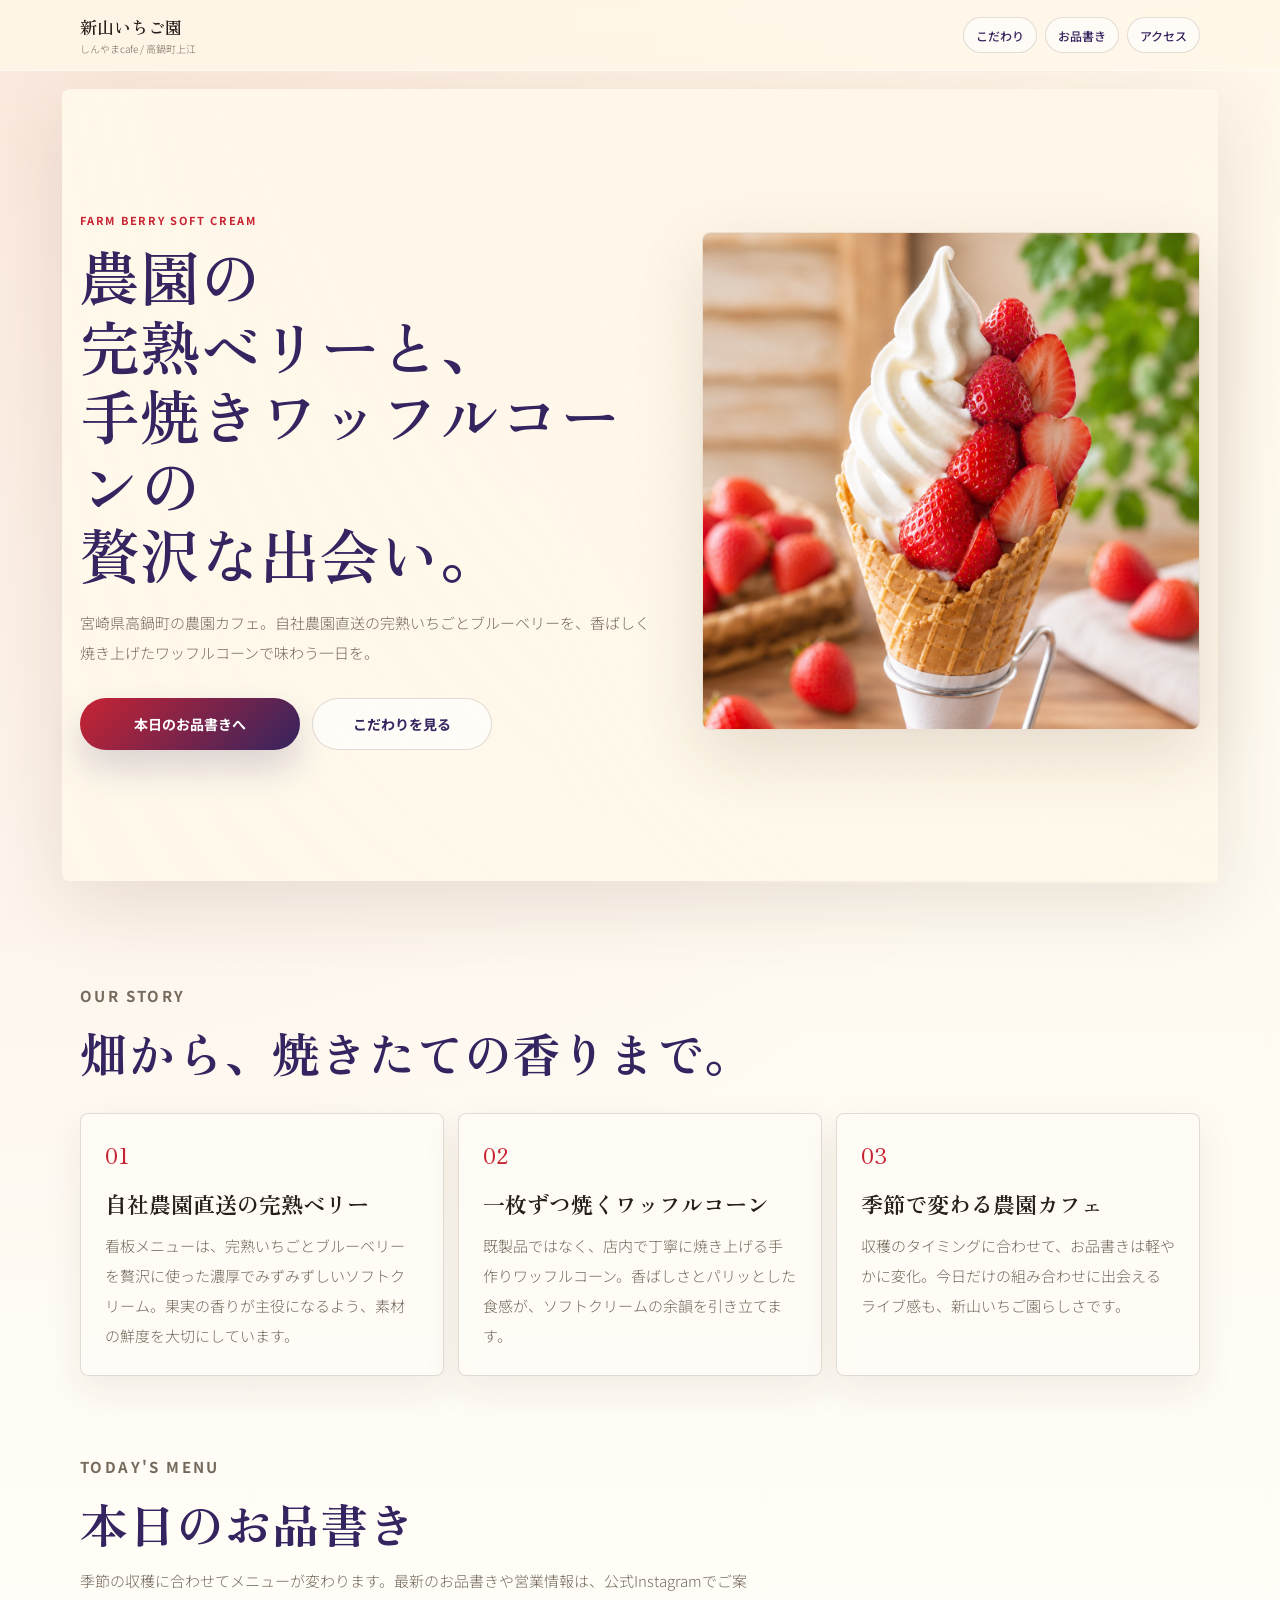
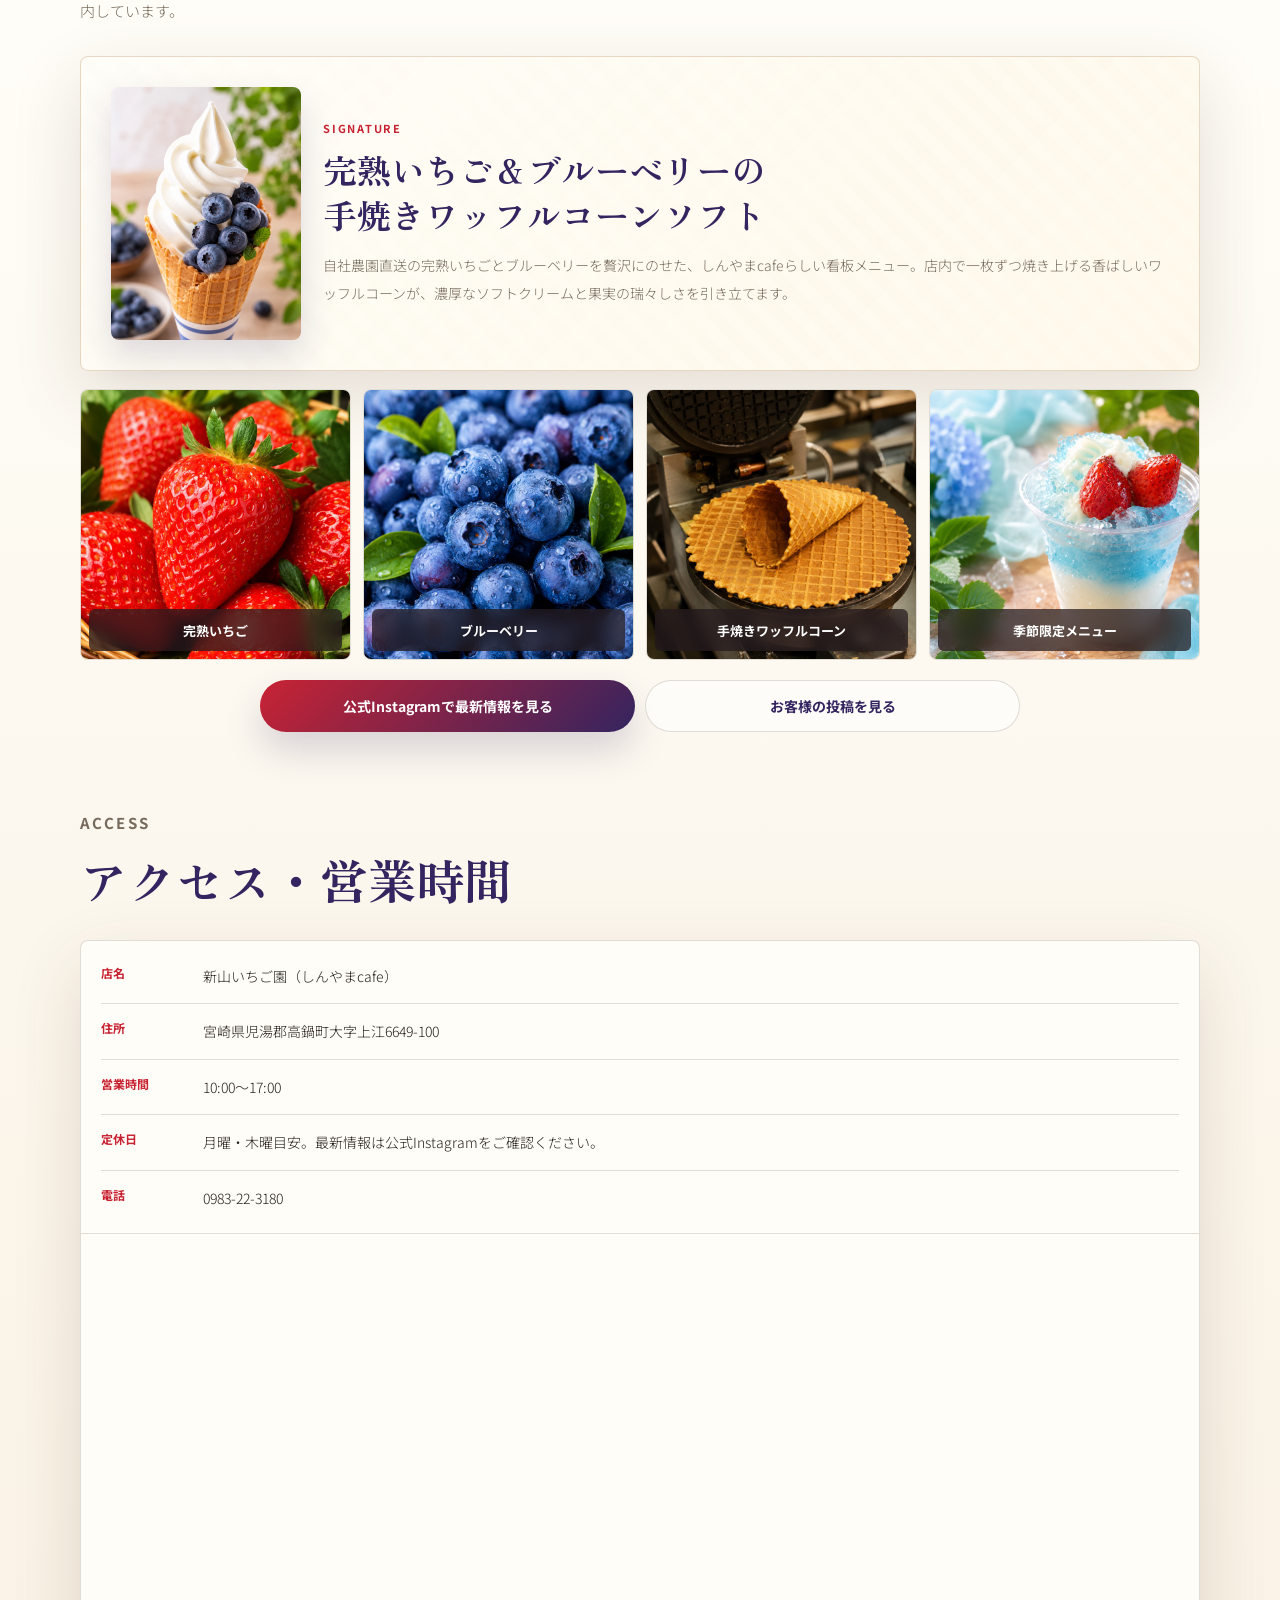
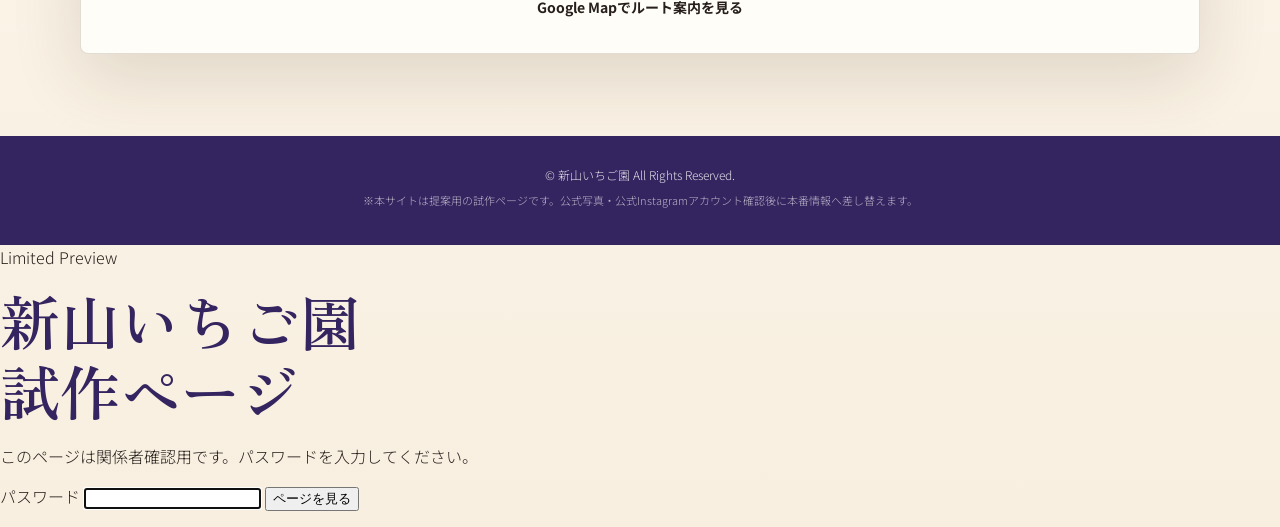
==== commit a44193d4: "Restore customer Instagram link" ====
--- a/version2.html
+++ b/version2.html
@@ -136,9 +136,14 @@
           </figure>
         </div>
 
-        <a class="button primary instagram-link" href="https://www.instagram.com/shinyama.strawberry/" target="_blank" rel="noreferrer">
-          公式Instagramで最新情報を見る
-        </a>
+        <div class="instagram-links">
+          <a class="button primary" href="https://www.instagram.com/shinyama.strawberry/" target="_blank" rel="noreferrer">
+            公式Instagramで最新情報を見る
+          </a>
+          <a class="button ghost" href="https://www.instagram.com/explore/locations/5732215/" target="_blank" rel="noreferrer">
+            お客様の投稿を見る
+          </a>
+        </div>
       </section>
 
       <section class="section access" id="access">
--- a/version2.css
+++ b/version2.css
@@ -355,8 +355,10 @@
   backdrop-filter: blur(8px);
 }
 
-.instagram-link {
-  width: min(100%, 420px);
+.instagram-links {
+  display: grid;
+  gap: 10px;
+  width: min(100%, 760px);
   margin: 20px auto 0;
 }
 
@@ -464,6 +466,10 @@
     grid-template-columns: repeat(4, minmax(0, 1fr));
   }
 
+  .instagram-links {
+    grid-template-columns: 1fr 1fr;
+  }
+
 }
 
 @media (max-width: 420px) {
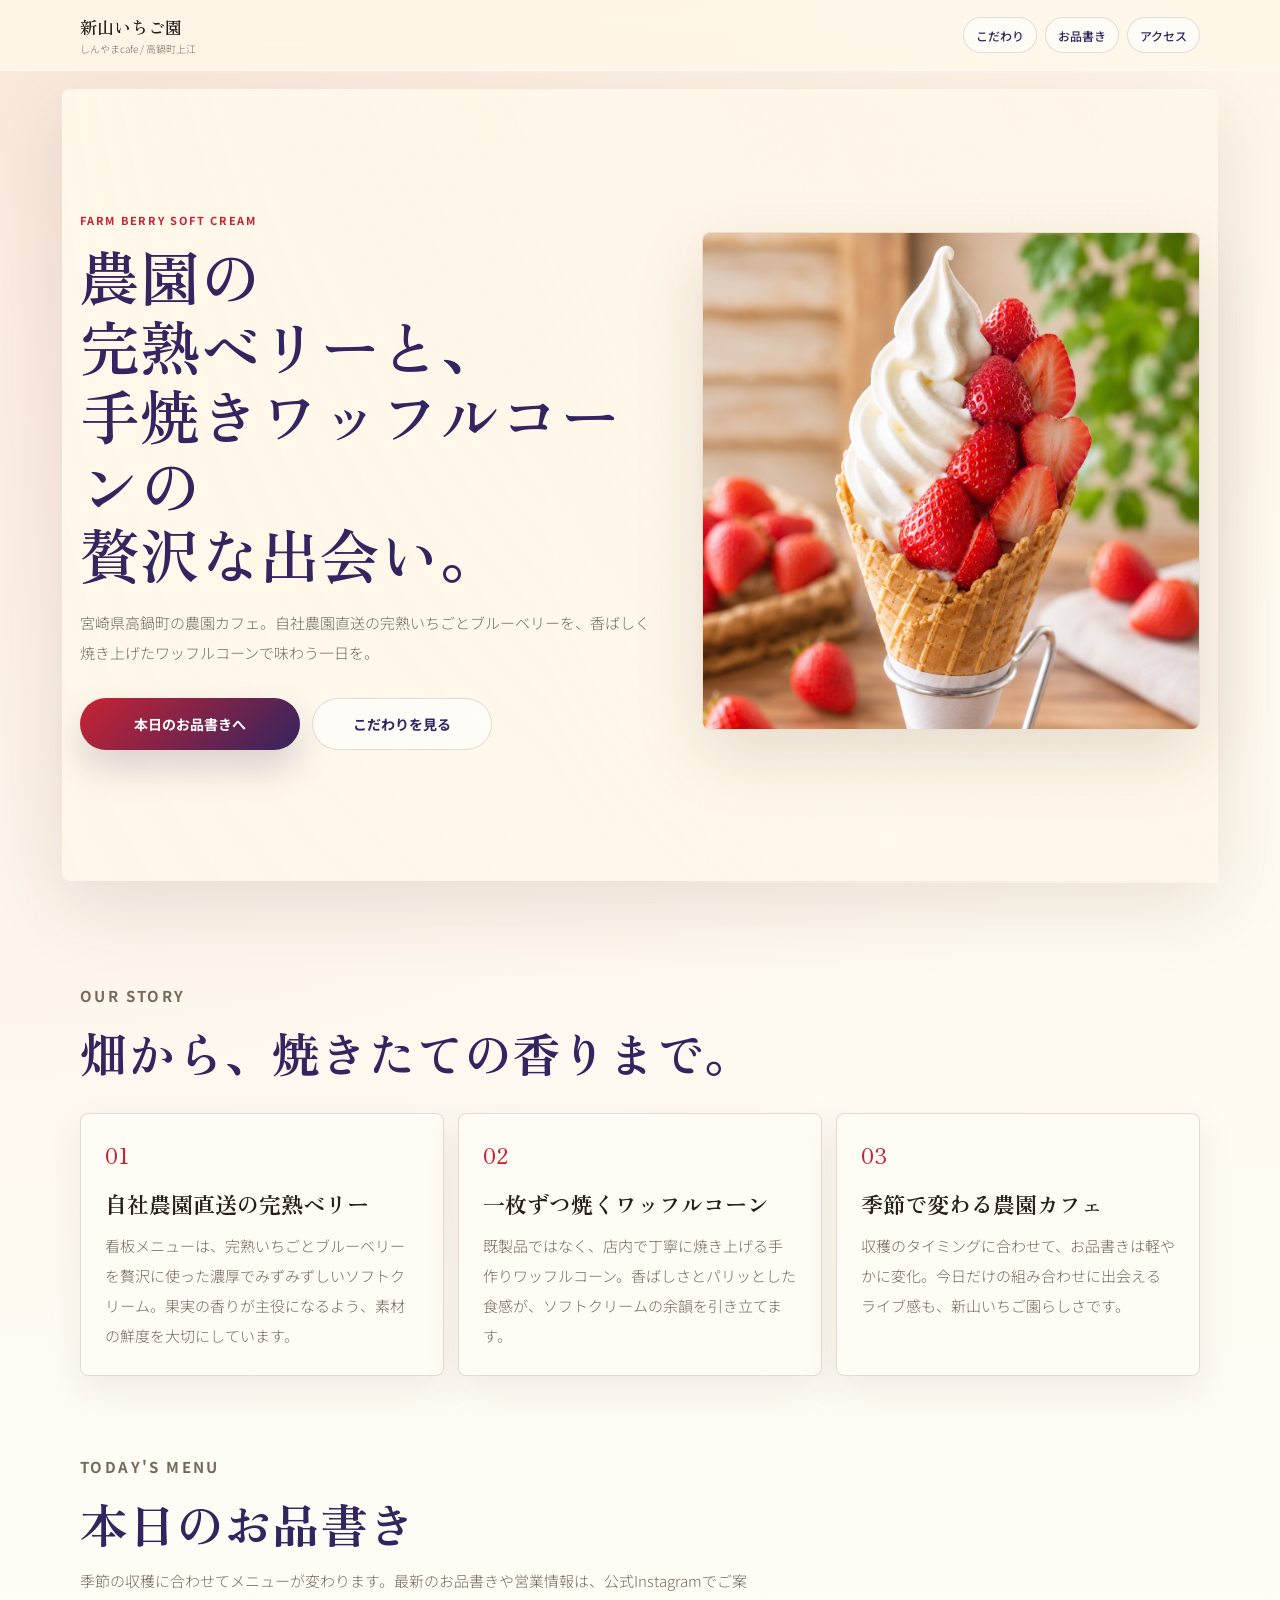
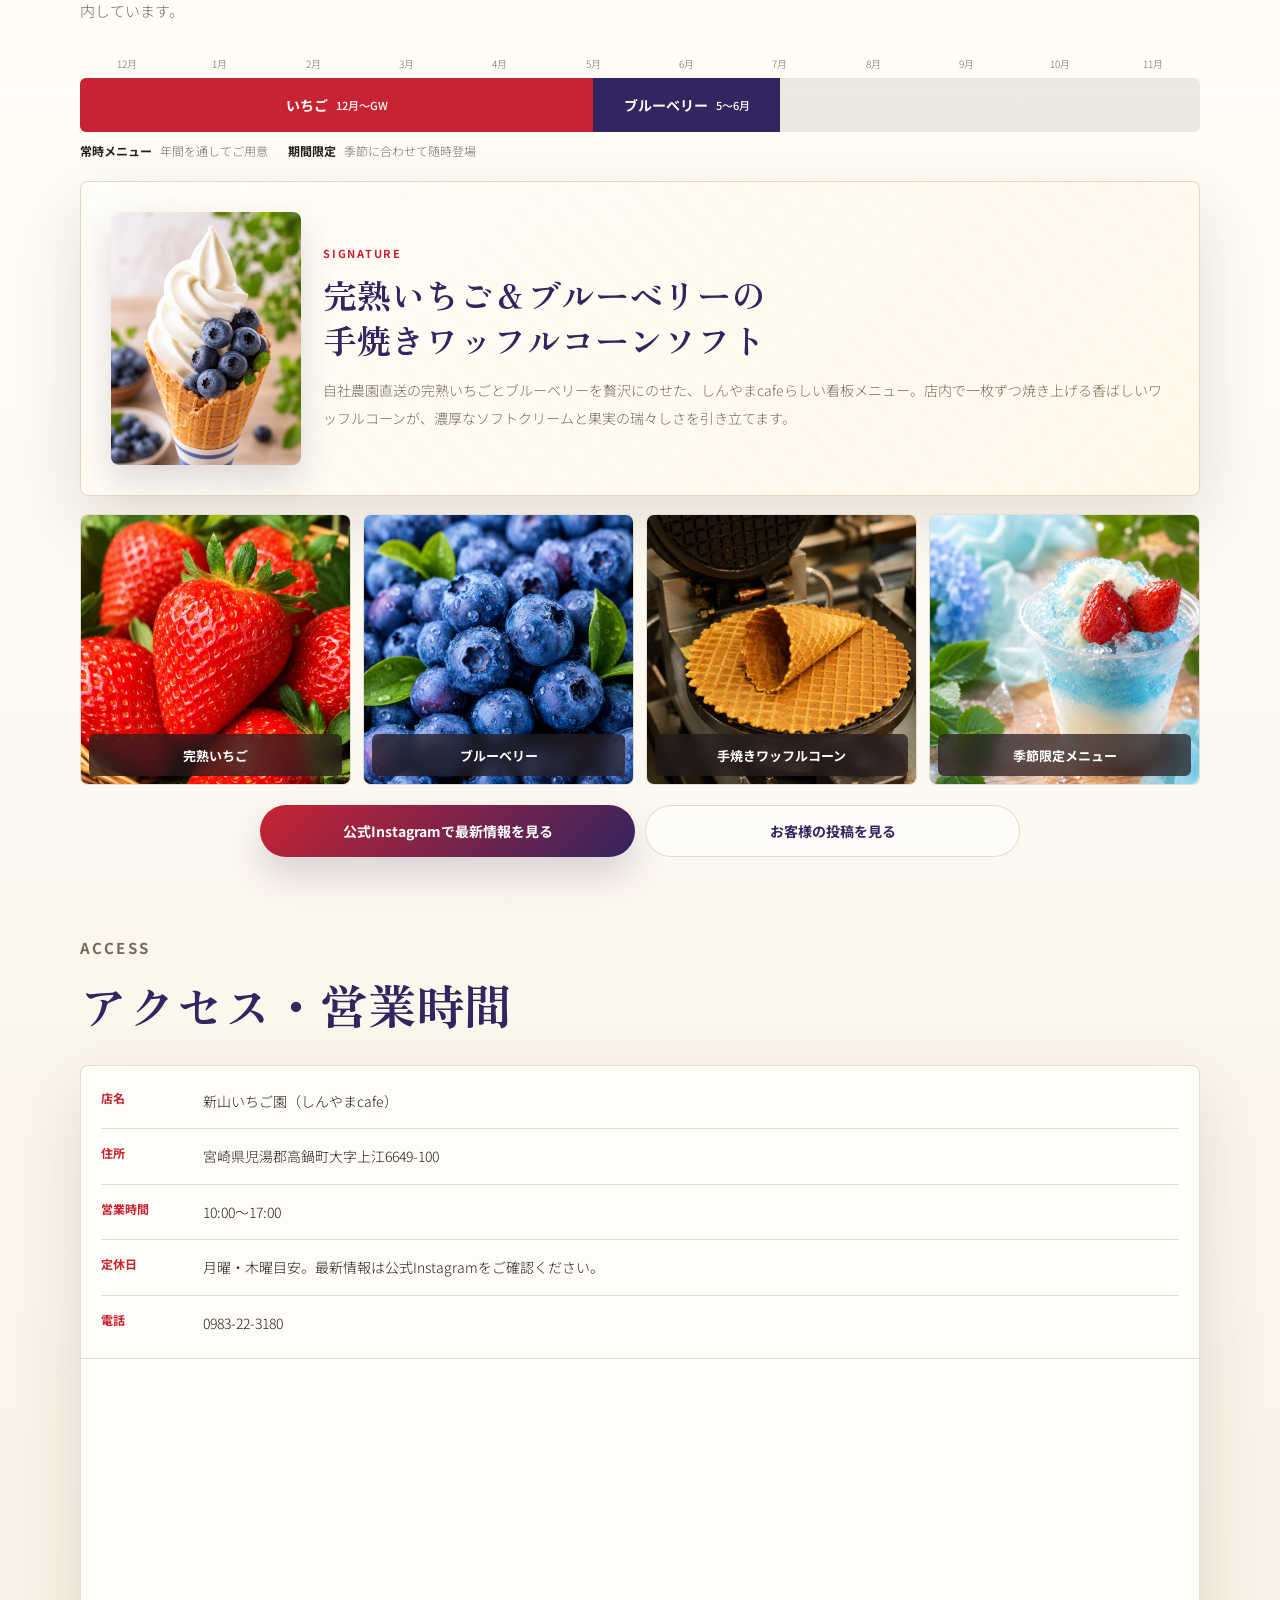
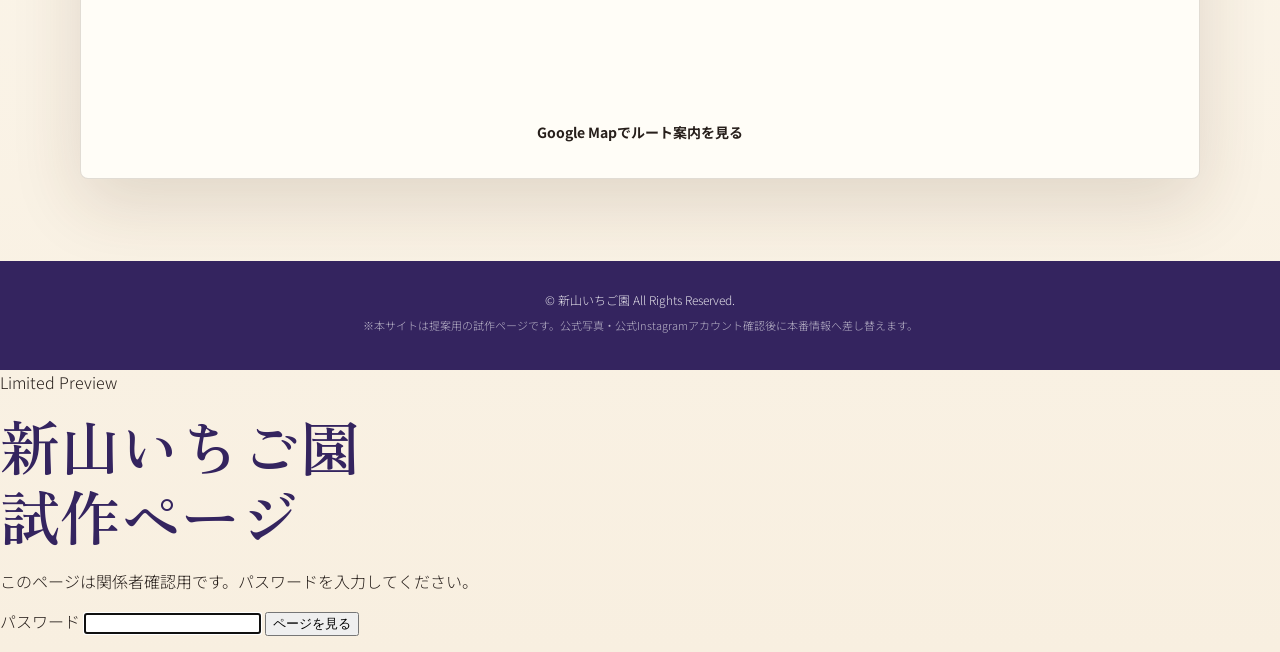
==== commit 512c5fe7: "Add annual menu timeline" ====
--- a/version2.html
+++ b/version2.html
@@ -101,6 +101,37 @@
           </p>
         </div>
 
+        <div class="season-calendar" aria-label="年間メニューカレンダー">
+          <div class="season-months" aria-hidden="true">
+            <span>12月</span>
+            <span>1月</span>
+            <span>2月</span>
+            <span>3月</span>
+            <span>4月</span>
+            <span>5月</span>
+            <span>6月</span>
+            <span>7月</span>
+            <span>8月</span>
+            <span>9月</span>
+            <span>10月</span>
+            <span>11月</span>
+          </div>
+          <div class="season-line">
+            <div class="season-period strawberry-season">
+              <strong>いちご</strong>
+              <span>12月〜GW</span>
+            </div>
+            <div class="season-period blueberry-season">
+              <strong>ブルーベリー</strong>
+              <span>5〜6月</span>
+            </div>
+          </div>
+          <div class="season-notes">
+            <p><strong>常時メニュー</strong> 年間を通してご用意</p>
+            <p><strong>期間限定</strong> 季節に合わせて随時登場</p>
+          </div>
+        </div>
+
         <article class="signature-menu">
           <img
             class="signature-image"
--- a/version2.css
+++ b/version2.css
@@ -284,6 +284,79 @@
   box-shadow: var(--shadow);
 }
 
+.season-calendar {
+  margin-bottom: 22px;
+}
+
+.season-months {
+  display: grid;
+  grid-template-columns: repeat(12, minmax(0, 1fr));
+  margin-bottom: 7px;
+  color: var(--muted);
+  font-size: 10px;
+  text-align: center;
+}
+
+.season-line {
+  position: relative;
+  height: 54px;
+  overflow: hidden;
+  border-radius: 6px;
+  background: rgba(80, 54, 35, 0.1);
+}
+
+.season-period {
+  position: absolute;
+  top: 0;
+  bottom: 0;
+  display: flex;
+  align-items: center;
+  justify-content: center;
+  gap: 8px;
+  padding: 0 10px;
+  color: #fff;
+  text-align: center;
+}
+
+.season-period strong {
+  font-size: 14px;
+}
+
+.season-period span {
+  font-size: 11px;
+  font-weight: 500;
+}
+
+.strawberry-season {
+  left: 0;
+  width: 45.833%;
+  background: var(--strawberry);
+}
+
+.blueberry-season {
+  left: 45.833%;
+  width: 16.667%;
+  background: var(--blueberry);
+}
+
+.season-notes {
+  display: flex;
+  flex-wrap: wrap;
+  gap: 8px 20px;
+  margin-top: 10px;
+}
+
+.season-notes p {
+  margin: 0;
+  color: var(--muted);
+  font-size: 12px;
+}
+
+.season-notes strong {
+  margin-right: 5px;
+  color: var(--ink);
+}
+
 .signature-menu h3 {
   margin-bottom: 14px;
   color: var(--blueberry);
@@ -509,6 +582,33 @@
     font-size: clamp(36px, 11vw, 48px);
   }
 
+  .season-months {
+    font-size: 8px;
+  }
+
+  .season-line {
+    height: 68px;
+  }
+
+  .season-period {
+    flex-direction: column;
+    gap: 2px;
+    padding-inline: 4px;
+  }
+
+  .season-period strong {
+    font-size: 12px;
+  }
+
+  .blueberry-season strong {
+    white-space: nowrap;
+    transform: scaleX(0.72);
+  }
+
+  .season-period span {
+    font-size: 9px;
+  }
+
   .product-visual {
     min-height: 380px;
   }
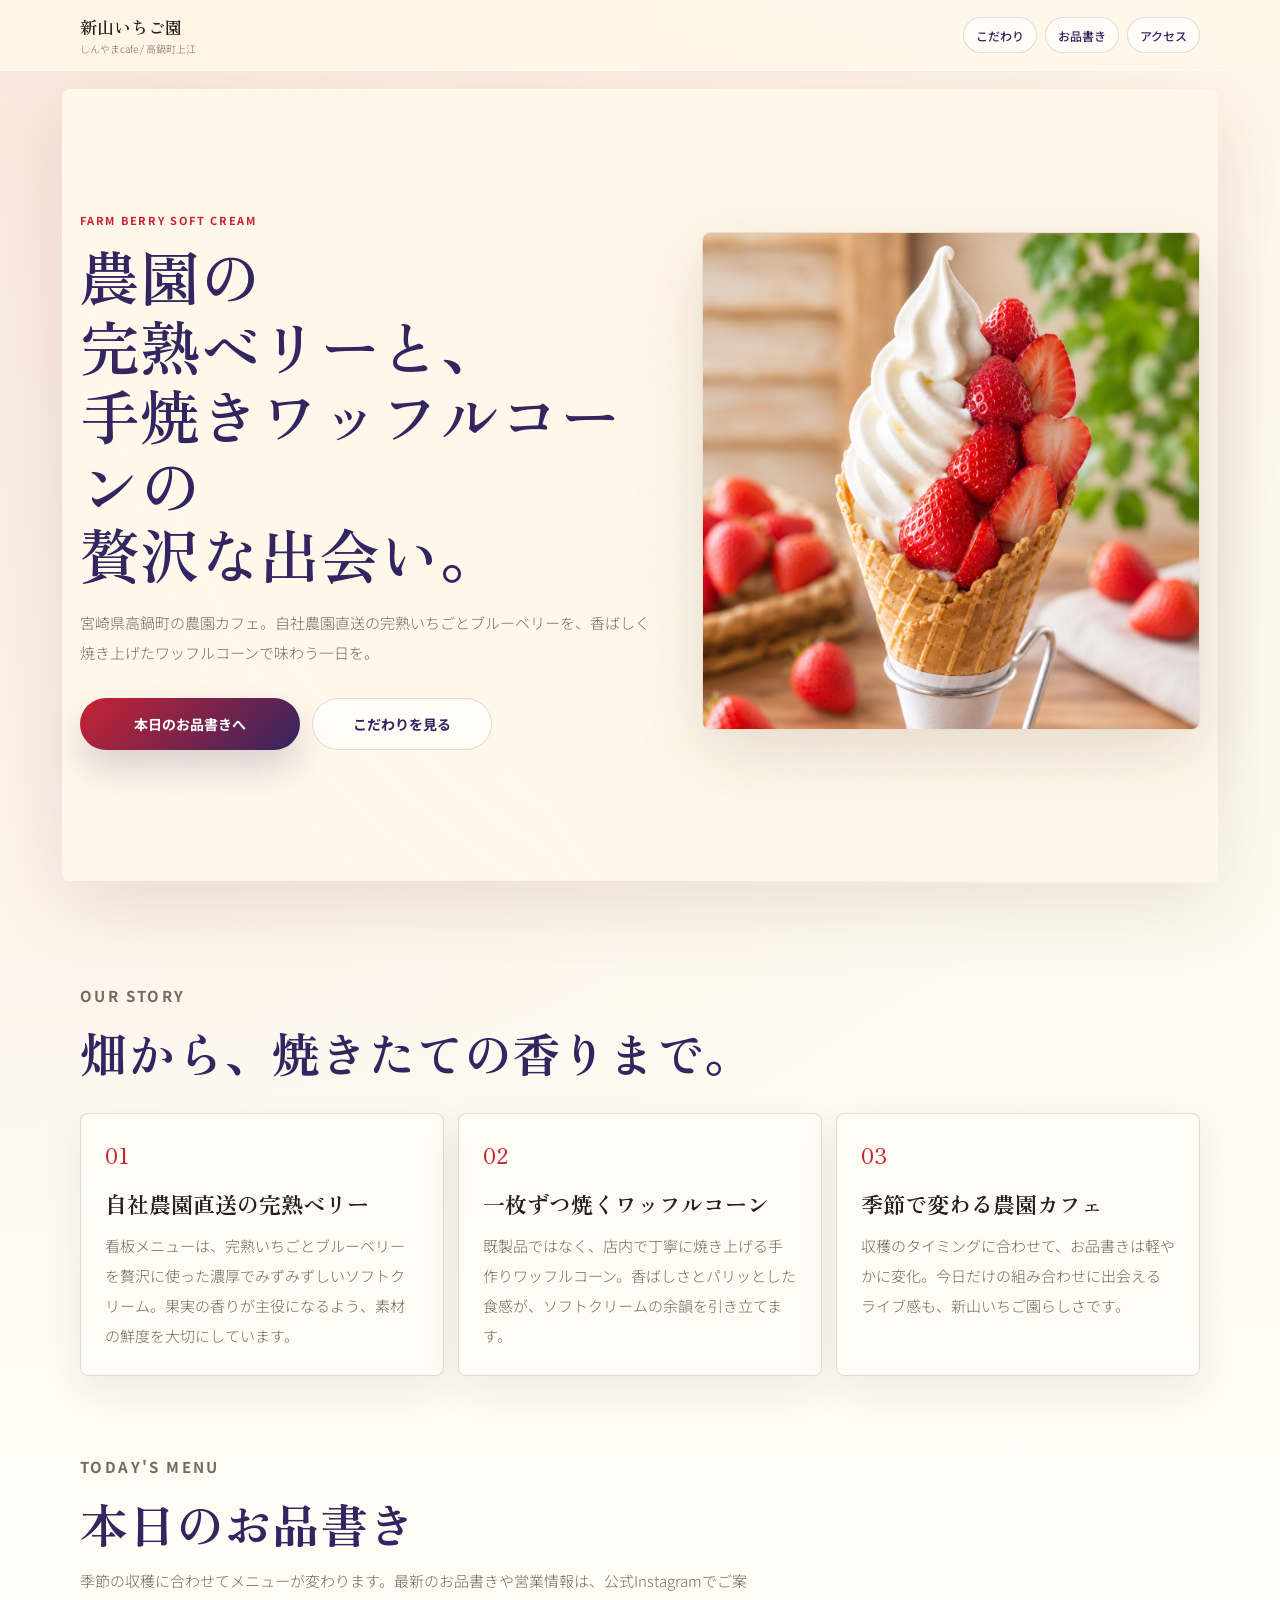
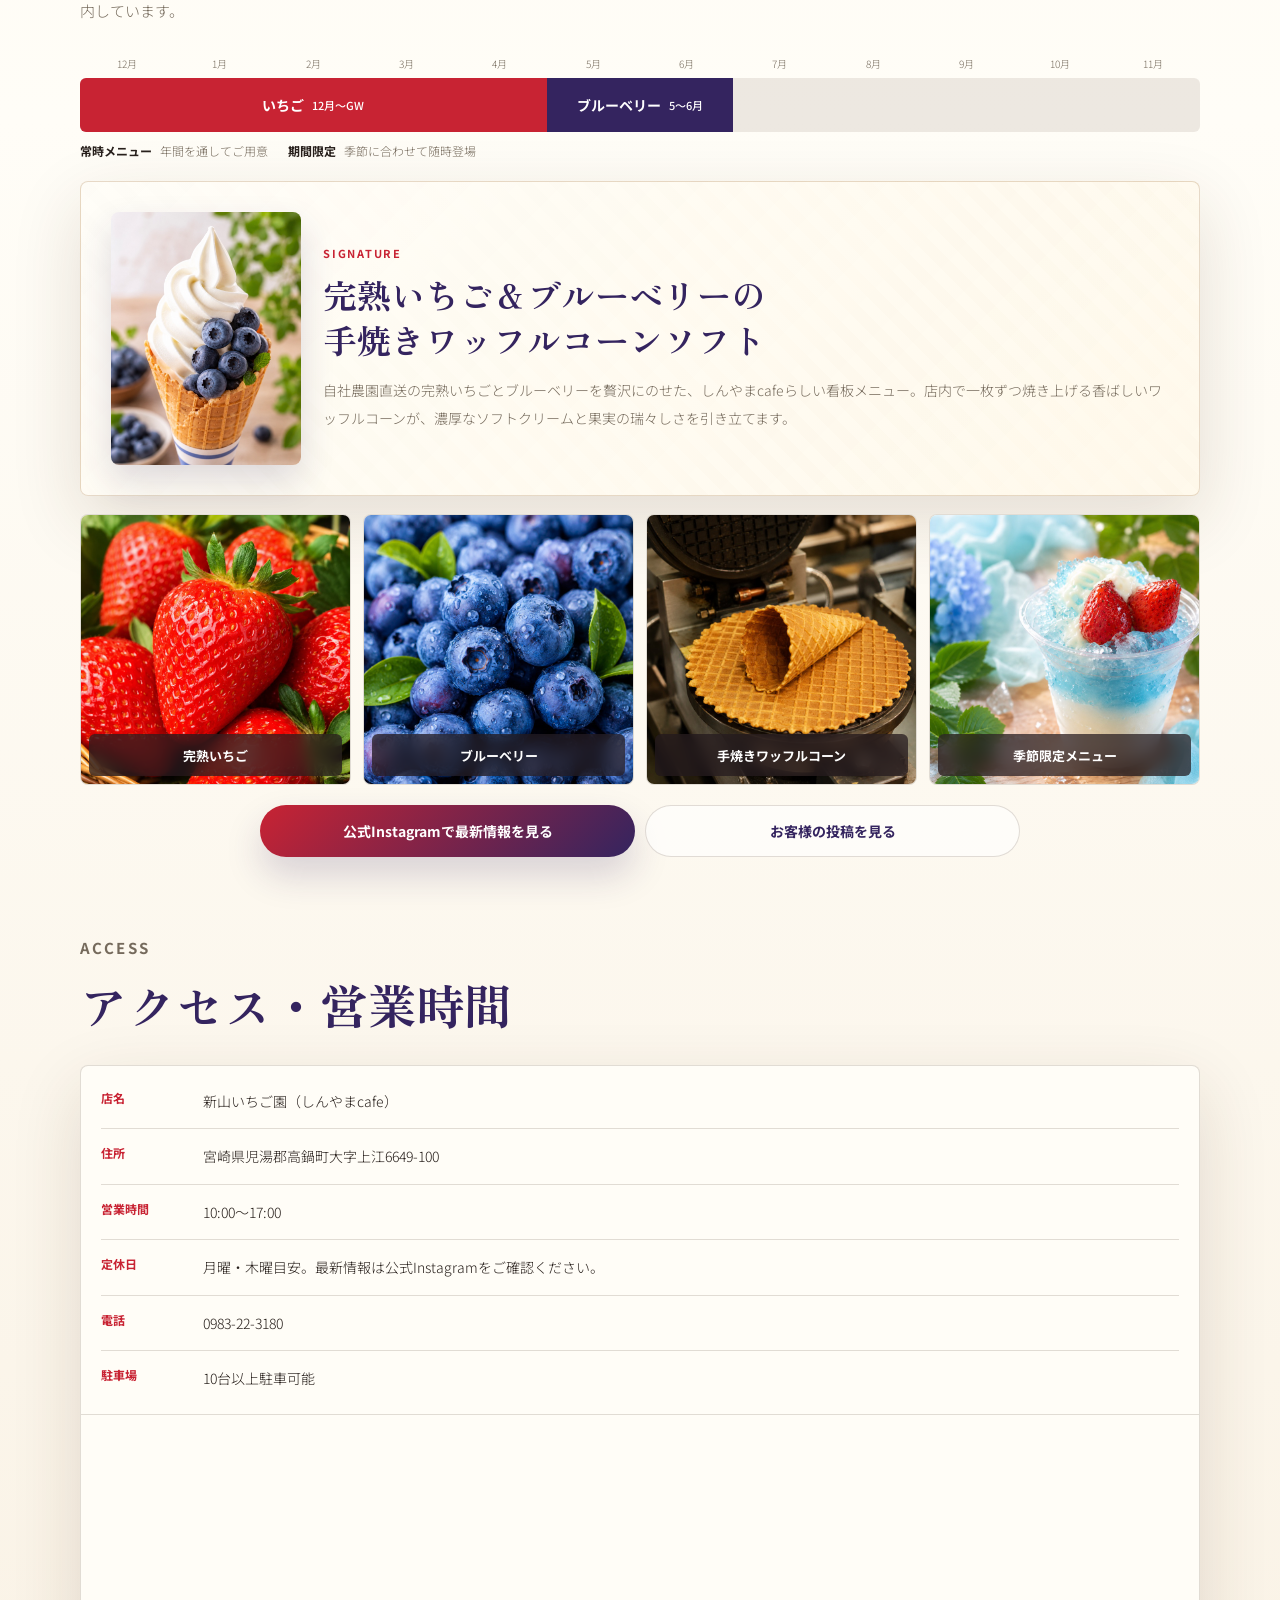
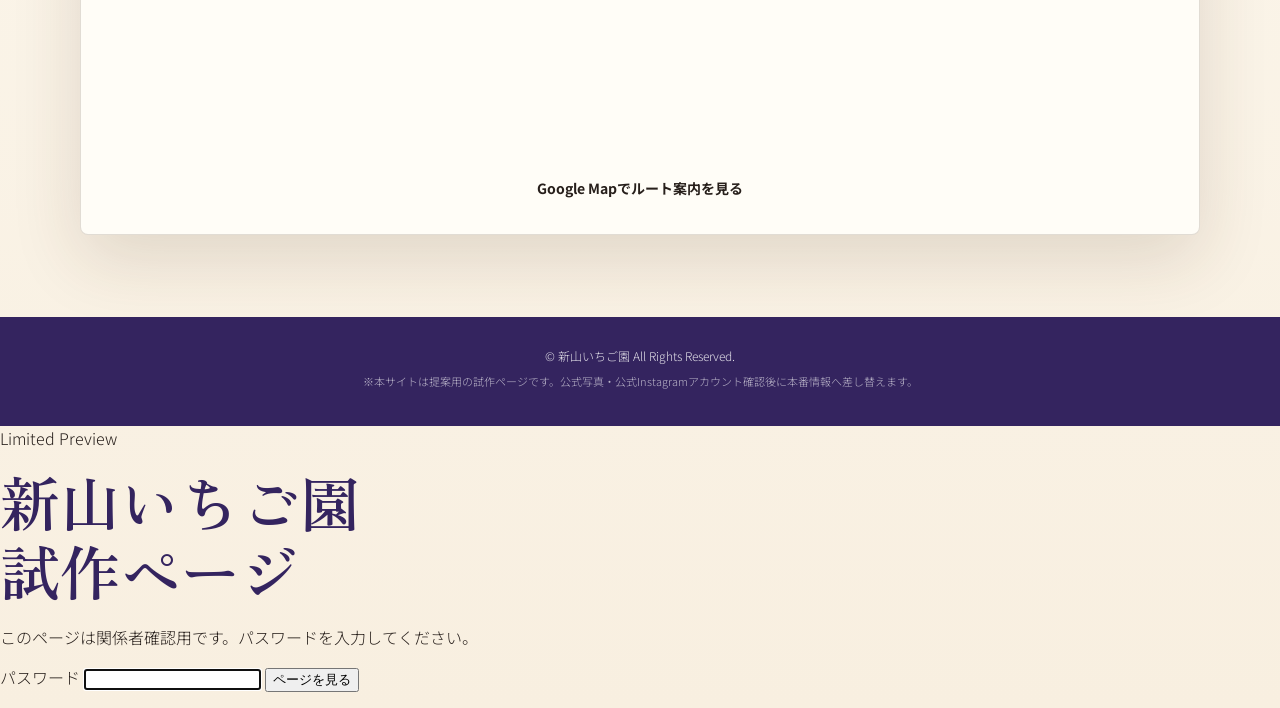
==== commit 9eb0bb2c: "Add parking capacity to access details" ====
--- a/version2.html
+++ b/version2.html
@@ -204,6 +204,10 @@
               <dt>電話</dt>
               <dd><a href="tel:0983223180">0983-22-3180</a></dd>
             </div>
+            <div>
+              <dt>駐車場</dt>
+              <dd>10台以上駐車可能</dd>
+            </div>
           </dl>
           <iframe
             title="新山いちご園 Google Map"
--- a/version2.css
+++ b/version2.css
@@ -329,12 +329,12 @@
 
 .strawberry-season {
   left: 0;
-  width: 45.833%;
+  width: 41.667%;
   background: var(--strawberry);
 }
 
 .blueberry-season {
-  left: 45.833%;
+  left: 41.667%;
   width: 16.667%;
   background: var(--blueberry);
 }
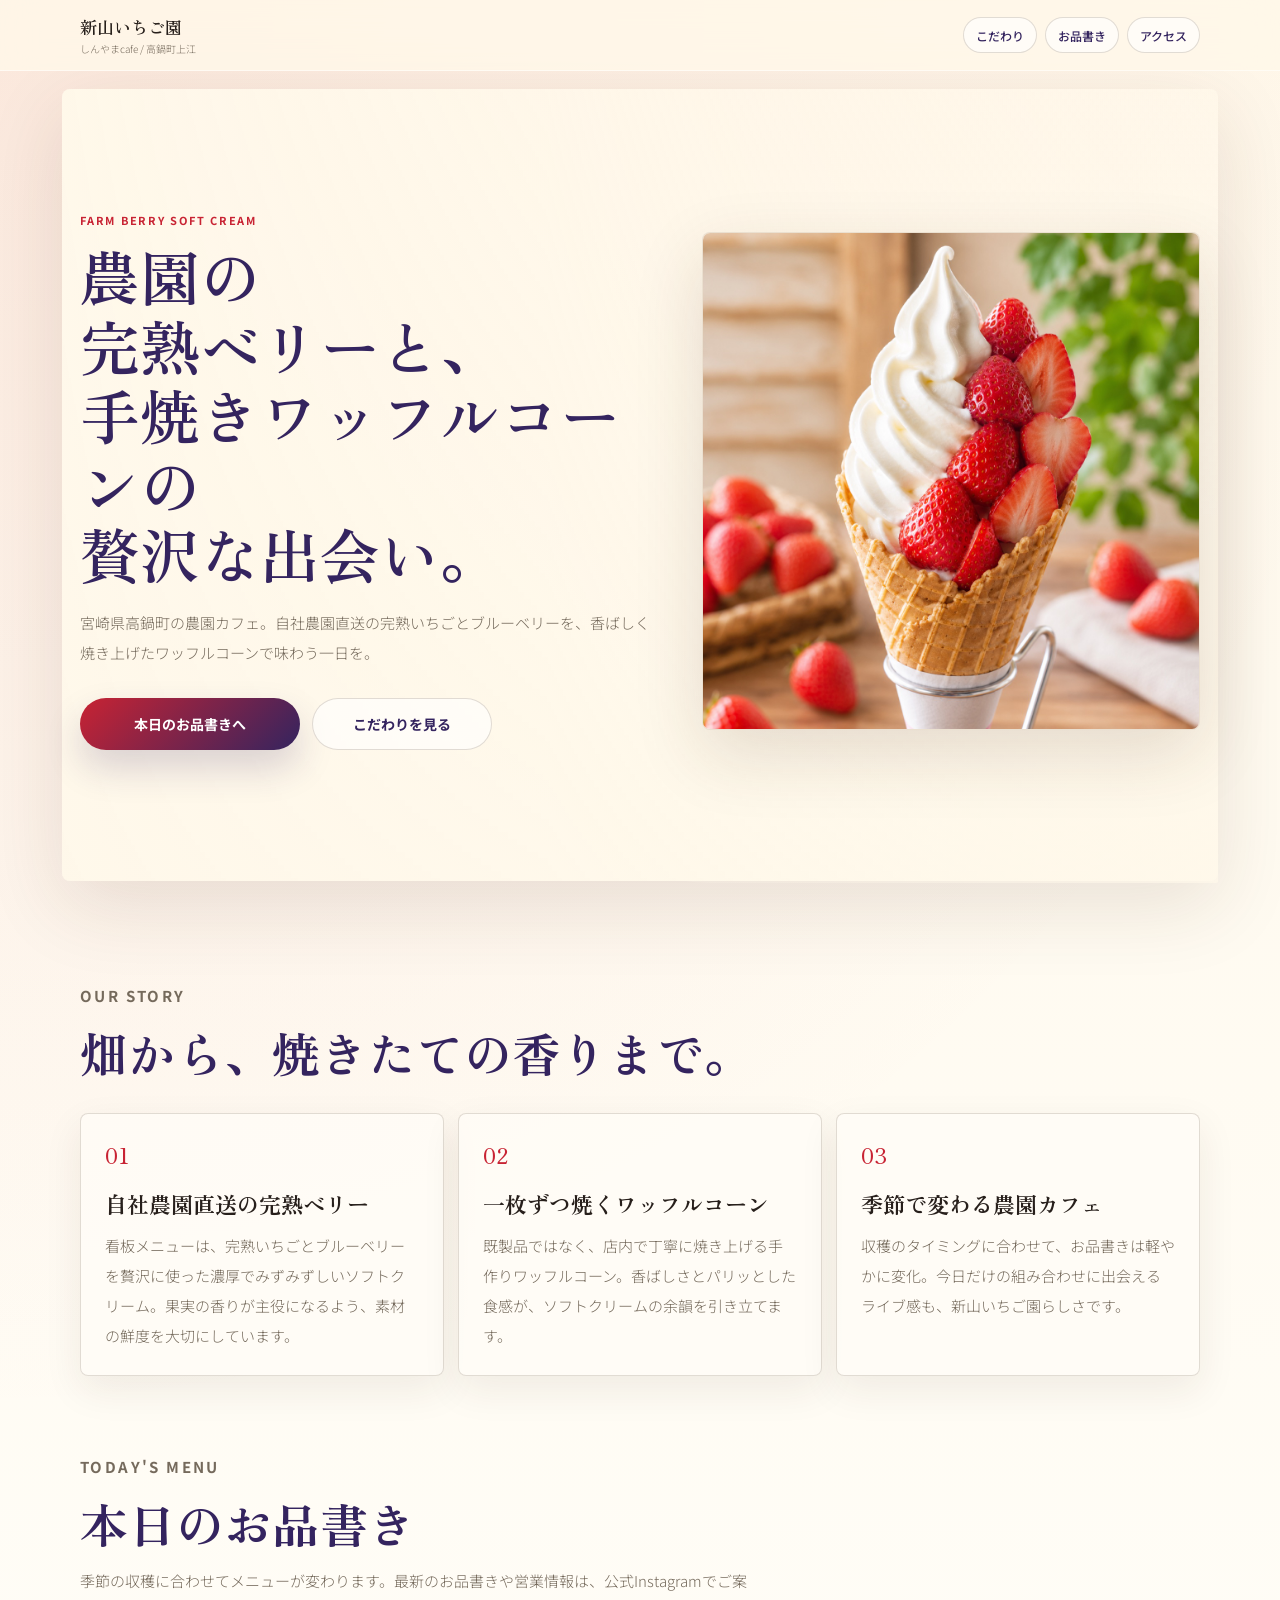
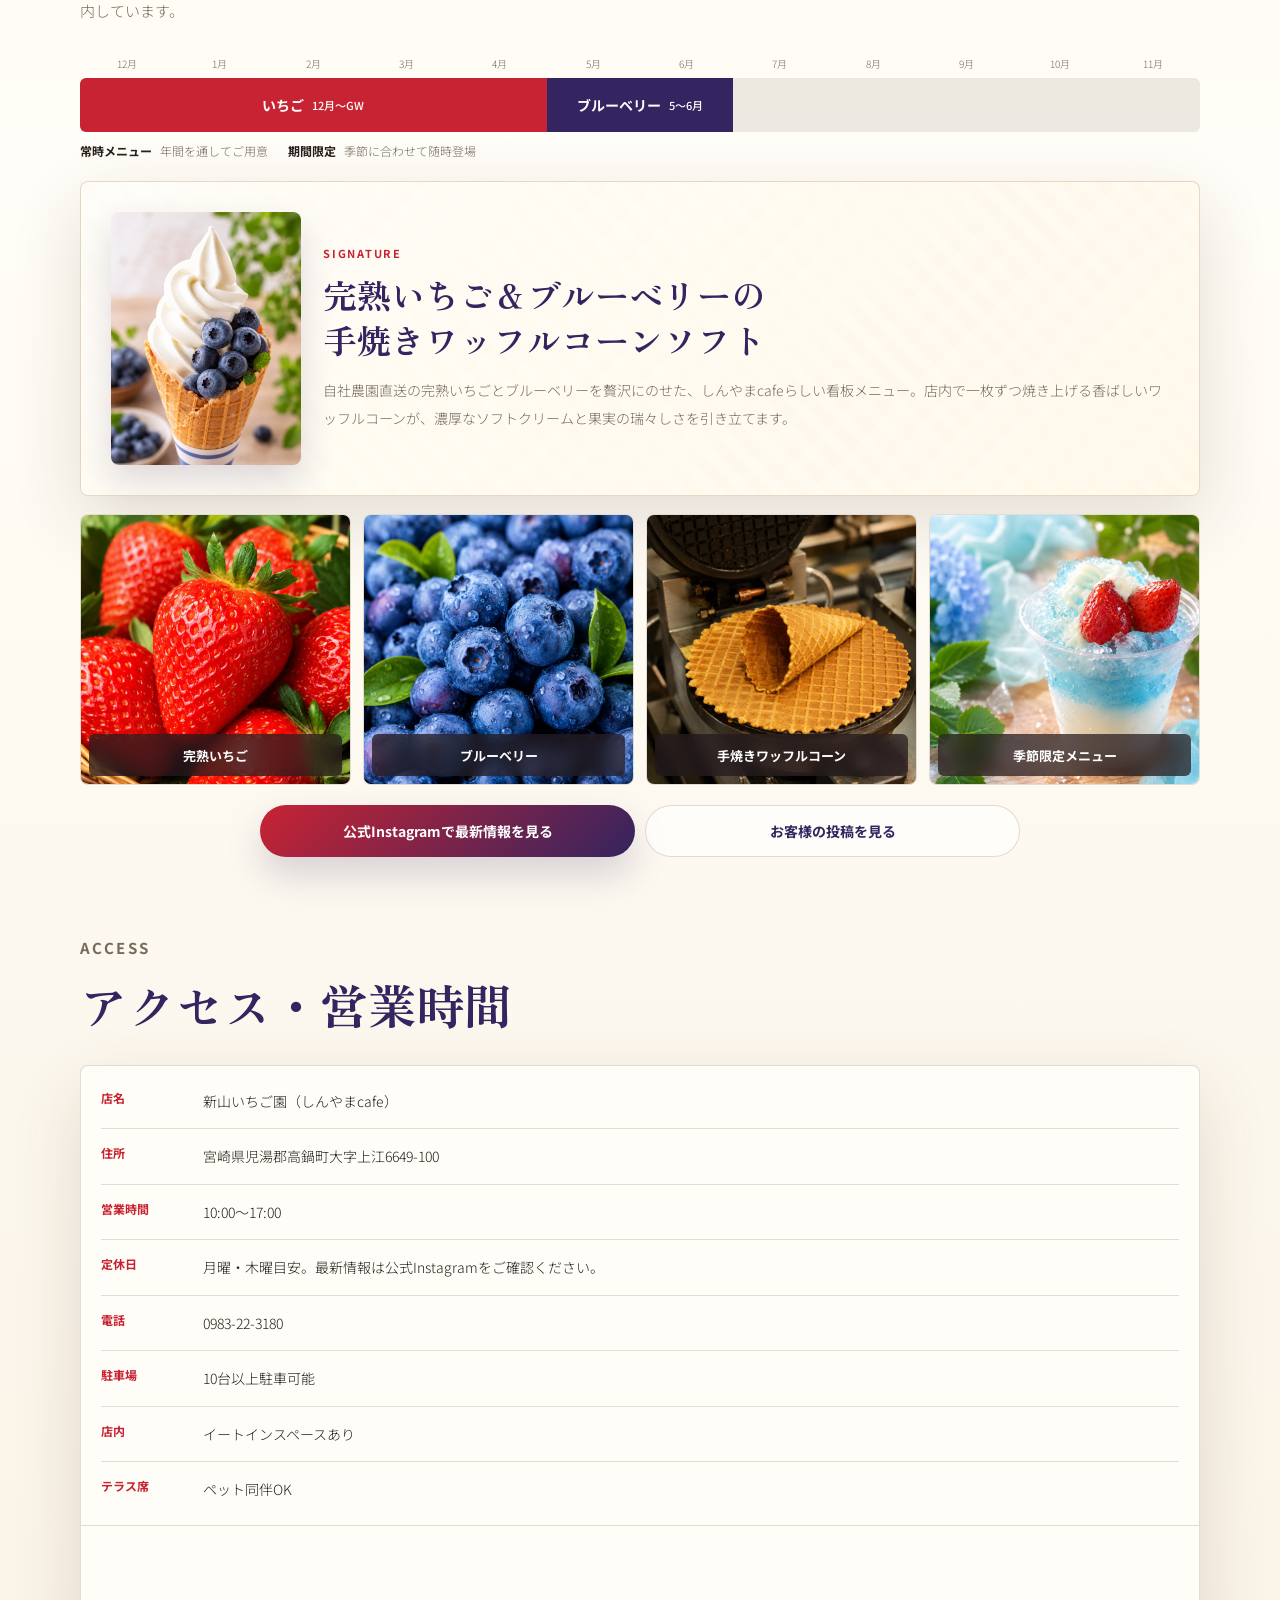
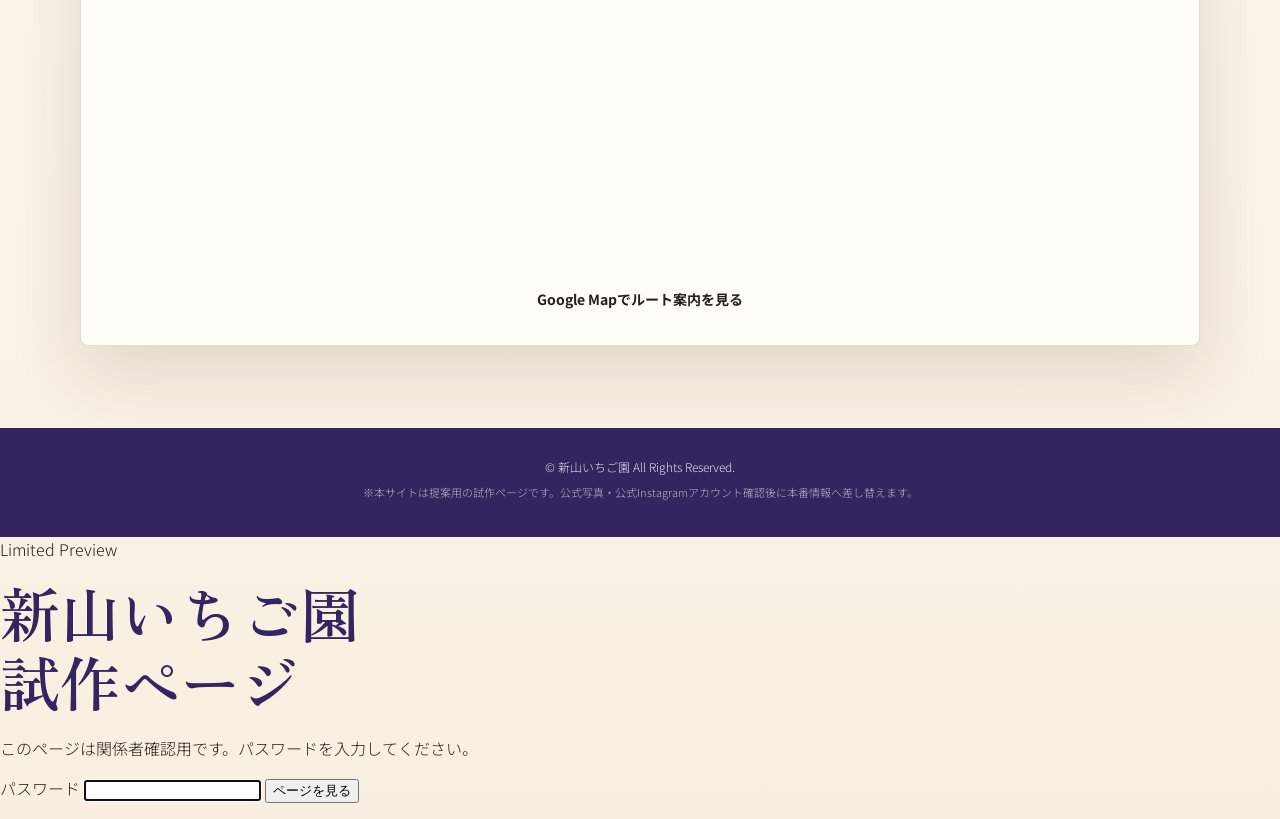
==== commit 9e6a513b: "Add seating and pet information" ====
--- a/version2.html
+++ b/version2.html
@@ -208,6 +208,14 @@
               <dt>駐車場</dt>
               <dd>10台以上駐車可能</dd>
             </div>
+            <div>
+              <dt>店内</dt>
+              <dd>イートインスペースあり</dd>
+            </div>
+            <div>
+              <dt>テラス席</dt>
+              <dd>ペット同伴OK</dd>
+            </div>
           </dl>
           <iframe
             title="新山いちご園 Google Map"
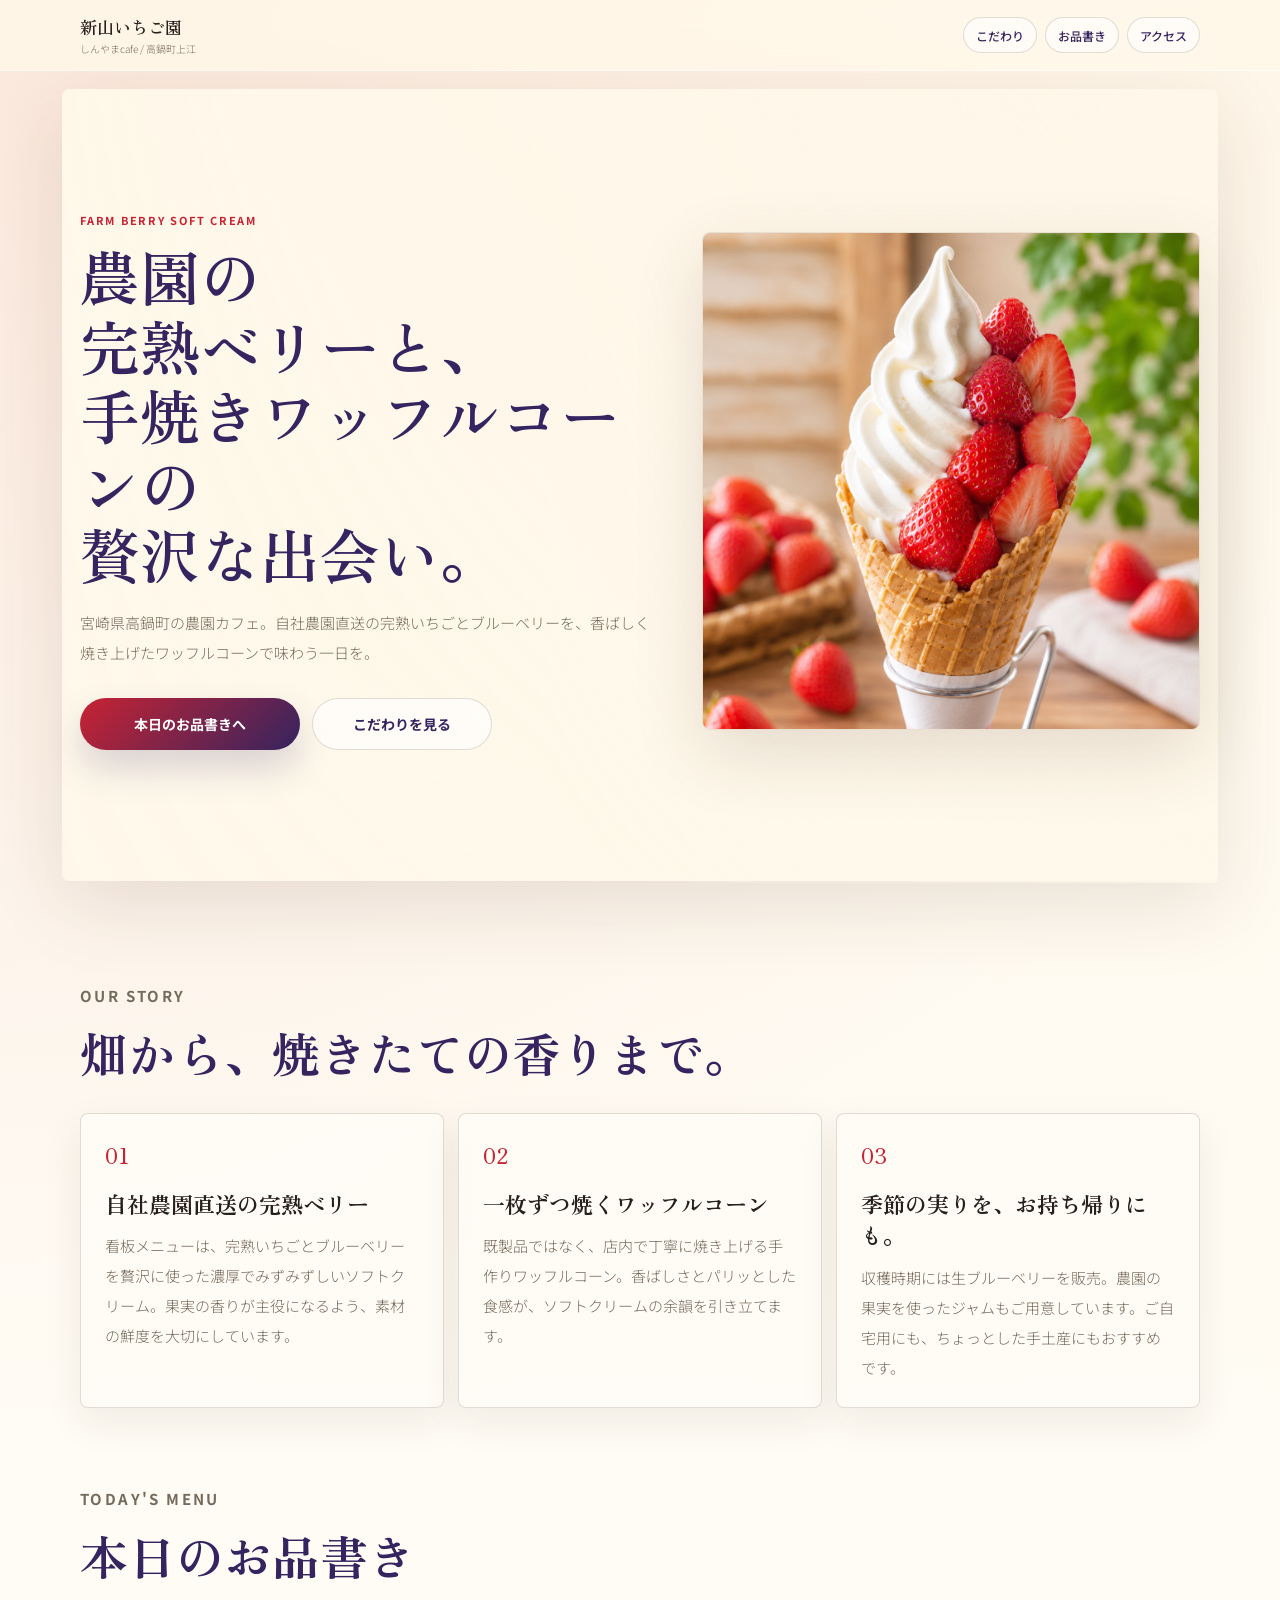
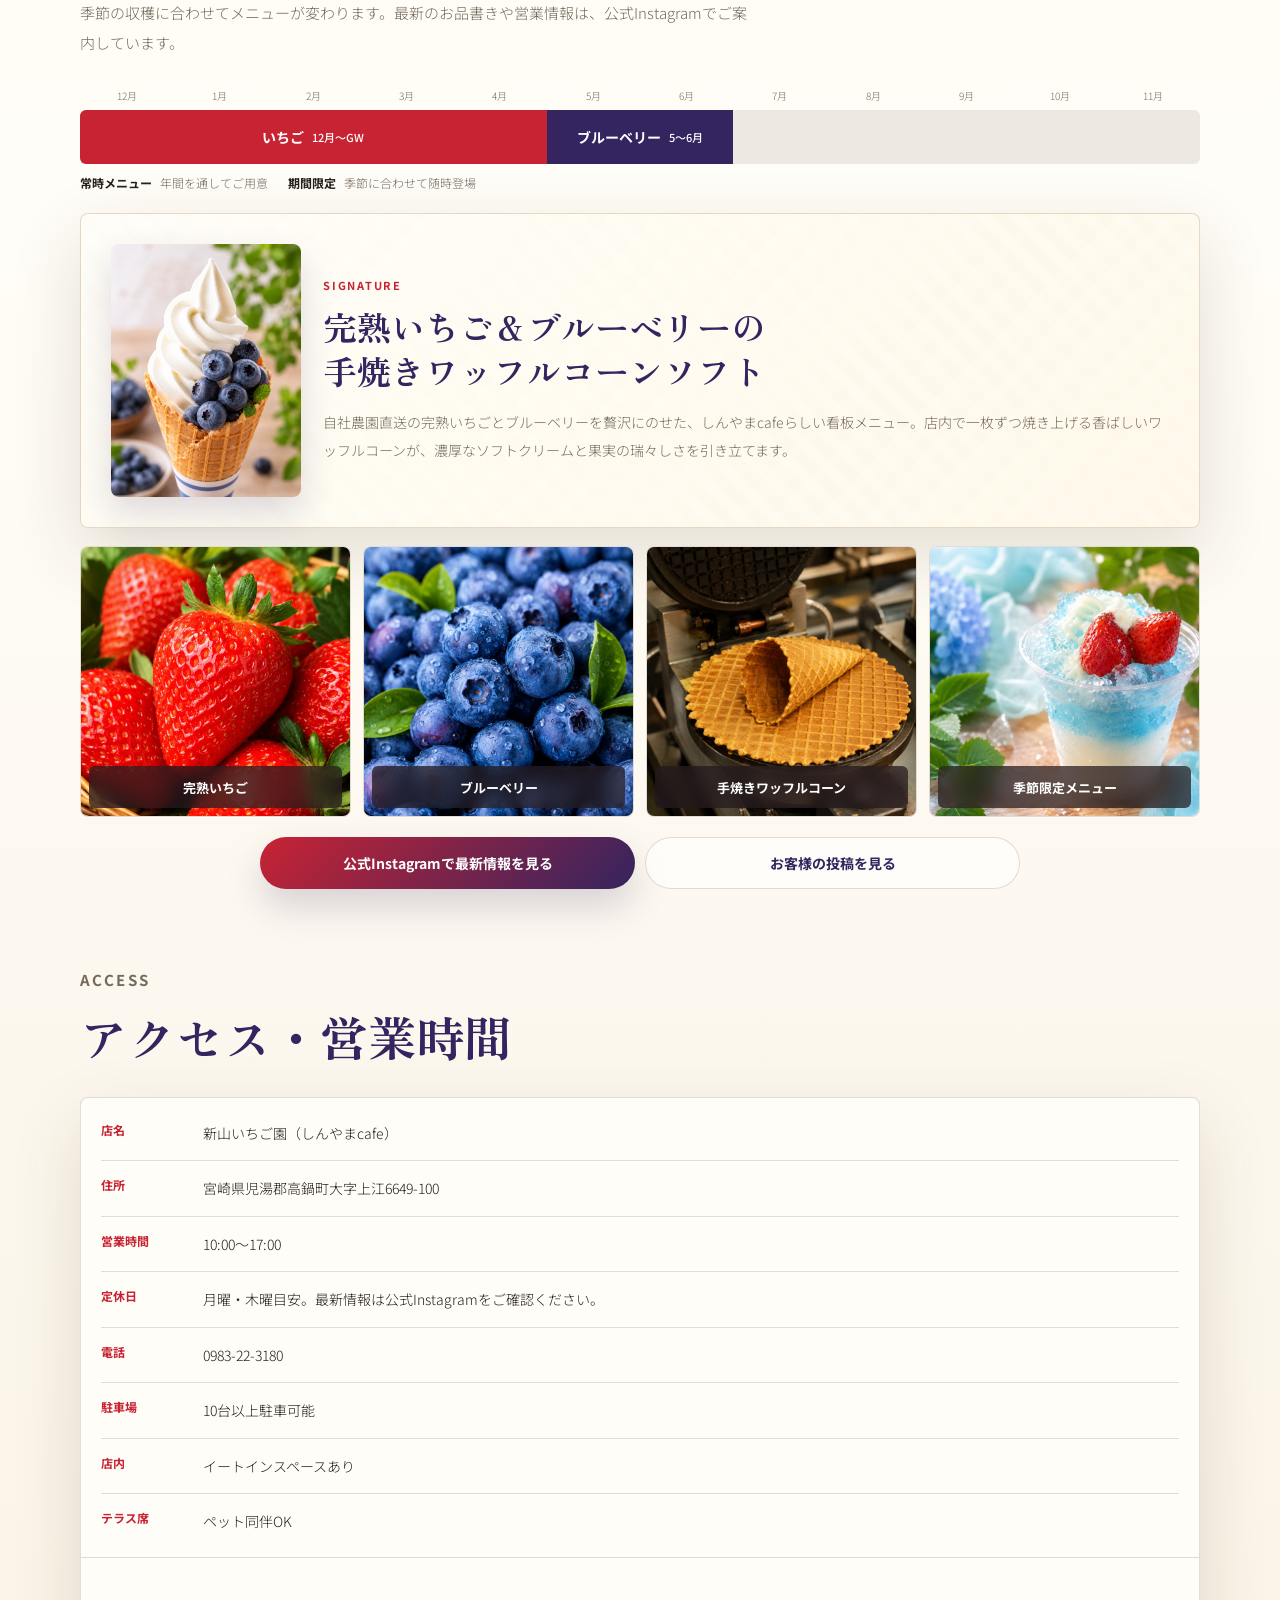
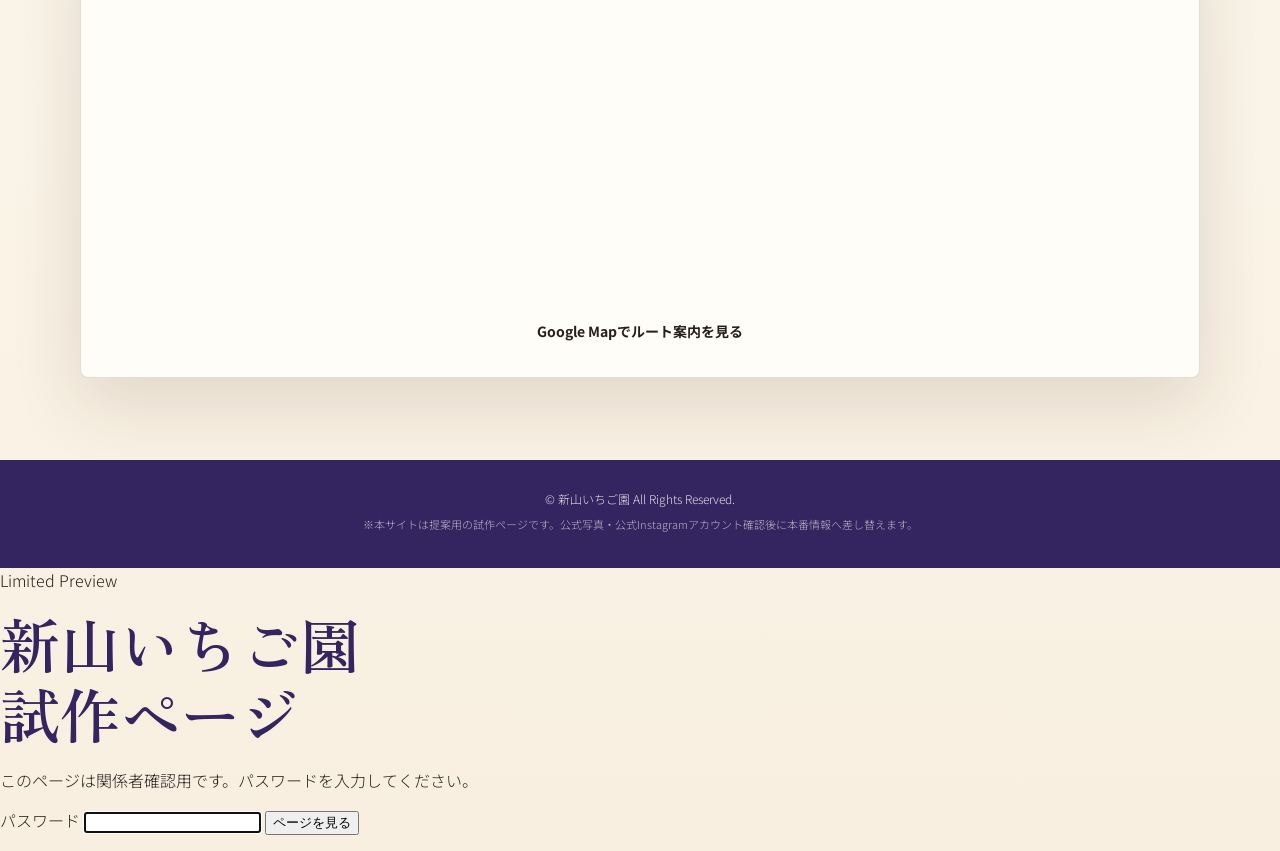
==== commit bd1e25af: "Add farm product sales information" ====
--- a/version2.html
+++ b/version2.html
@@ -84,9 +84,9 @@
           </article>
           <article>
             <span>03</span>
-            <h3>季節で変わる農園カフェ</h3>
-            <p>
-              収穫のタイミングに合わせて、お品書きは軽やかに変化。今日だけの組み合わせに出会えるライブ感も、新山いちご園らしさです。
+            <h3>季節の実りを、お持ち帰りにも。</h3>
+            <p>
+              収穫時期には生ブルーベリーを販売。農園の果実を使ったジャムもご用意しています。ご自宅用にも、ちょっとした手土産にもおすすめです。
             </p>
           </article>
         </div>
